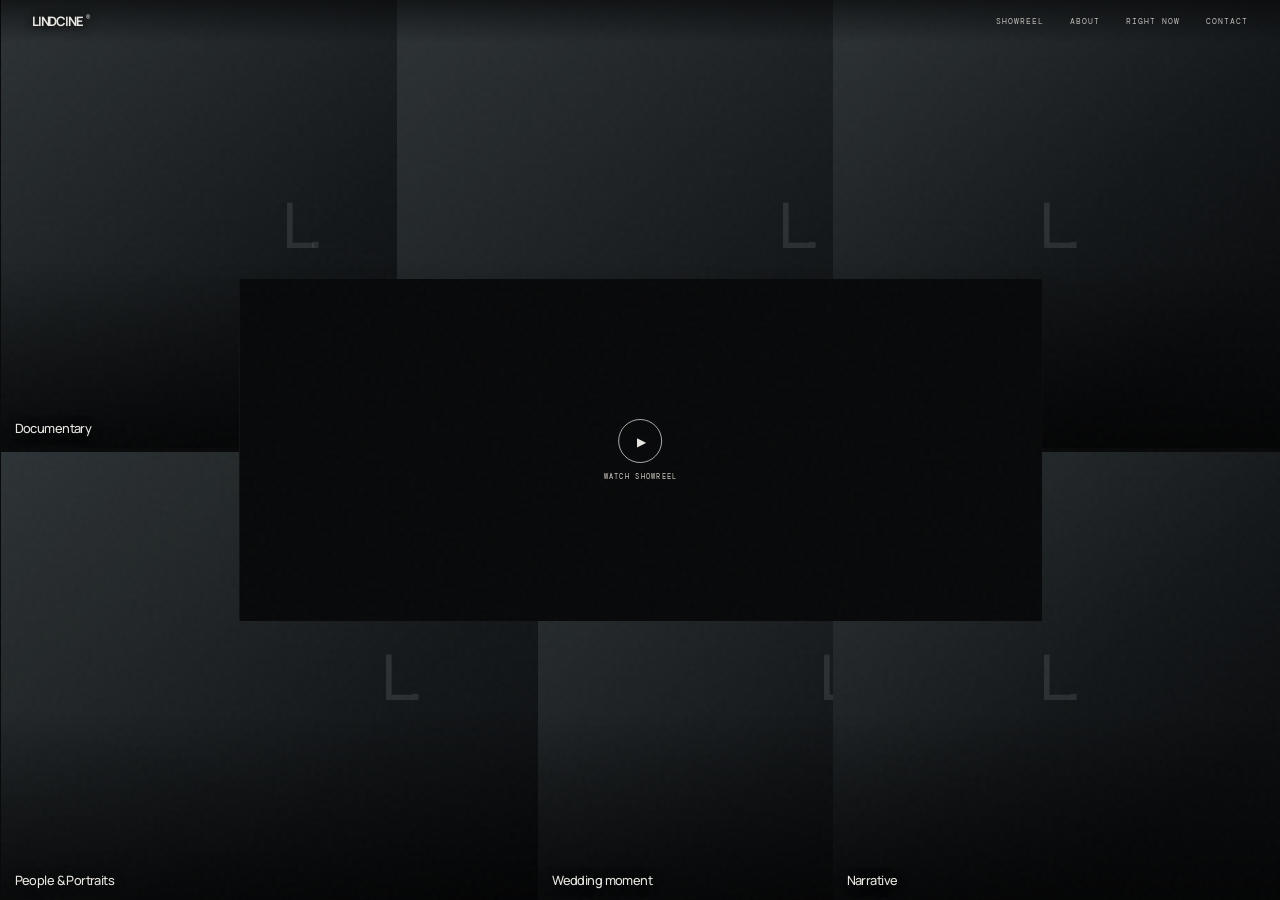
==== index.html @ 0f1792a6 "Add files via upload" ====
<!doctype html>
<html lang="en">
<head>
  <meta charset="utf-8">
  <meta name="viewport" content="width=device-width, initial-scale=1">
  <meta name="description" content="Lucas Lindgren — cinematographer and filmmaker based in Stockholm, Sweden.">
  <meta name="theme-color" content="#08090a">
  <title>LINDCINE — Lucas Lindgren</title>
  <link rel="preconnect" href="https://fonts.googleapis.com">
  <link rel="preconnect" href="https://fonts.gstatic.com" crossorigin>
  <link href="https://fonts.googleapis.com/css2?family=DM+Mono:wght@400;500&family=Manrope:wght@400;500;600;700&display=swap" rel="stylesheet">
  <link rel="stylesheet" href="style.css">
</head>
<body>
  <header class="site-header">
    <a class="wordmark" href="#work" data-go="showreel">LINDCINE<span>®</span></a>
    <nav class="main-nav" aria-label="Main navigation">
      <button data-go="showreel">SHOWREEL</button>
      <button data-go="about">ABOUT</button>
      <button data-go="rightnow">RIGHT NOW</button>
      <button data-go="contact">CONTACT</button>
    </nav>
  </header>

  <main id="work" class="world-viewport" aria-label="LINDCINE visual portfolio">
    <div id="worldTrack" class="world-track"></div>
  </main>
  <div class="grain" aria-hidden="true"></div>
  <div id="hoverNote" class="hover-note" aria-live="polite"><span></span><p></p></div>
  <script src="script.js"></script>
</body>
</html>
---- style.css ----
:root{
  --bg:#08090a;--fg:#e9e7e2;--muted:#9a9a94;--line:rgba(235,233,226,.15);
  --accent:#b7a17e;--mono:"DM Mono",monospace;--sans:"Manrope",Arial,sans-serif;
  --gap:4px;--half:50svh;--full:100svh;
}
*{box-sizing:border-box}
html,body{width:100%;height:100%;margin:0;overflow:hidden;background:var(--bg);color:var(--fg);font-family:var(--sans);-webkit-font-smoothing:antialiased}
button,a{font:inherit;color:inherit}
a{text-decoration:none}
.site-header{position:fixed;z-index:50;left:0;right:0;top:0;height:42px;padding:0 2.5vw;display:flex;align-items:center;justify-content:space-between;pointer-events:none;background:linear-gradient(180deg,rgba(5,6,7,.62),transparent)}
.wordmark,.main-nav{pointer-events:auto}
.wordmark{font-size:13px;font-weight:700;letter-spacing:-.09em;text-shadow:0 1px 10px #000}
.wordmark span{font:7px var(--mono);vertical-align:top;margin-left:3px;letter-spacing:0}
.main-nav{display:flex;align-items:center;gap:clamp(18px,2vw,34px)}
.main-nav button{border:0;background:none;padding:8px 0;font:8px var(--mono);letter-spacing:.13em;color:rgba(235,233,226,.78);cursor:pointer;transition:color .2s}
.main-nav button:hover{color:var(--accent)}
.world-viewport{position:fixed;inset:0;width:100vw;height:100svh;overflow-x:auto;overflow-y:hidden;overscroll-behavior-x:contain;scrollbar-width:none;touch-action:pan-x pan-y;cursor:grab;outline:none}
.world-viewport::-webkit-scrollbar{display:none}
.world-viewport.is-dragging{cursor:grabbing}
.world-track{height:100svh;width:max-content;display:flex;gap:var(--gap);align-items:stretch;padding:0;will-change:scroll-position}
.world-run{height:100svh;flex:0 0 auto;width:max-content;display:grid;grid-auto-flow:column;grid-template-rows:repeat(2,50svh);grid-auto-columns:max-content;grid-auto-rows:50svh;gap:var(--gap);align-items:stretch;}
.tile{position:relative;display:block;flex:none;min-width:0;min-height:0;margin:0;padding:0;overflow:hidden;border:0;border-radius:0;background:#171a1c;isolation:isolate;cursor:pointer;color:var(--fg)}
.tile-media{position:absolute;inset:0;overflow:hidden;background:linear-gradient(140deg,#242a2d,#0c0e10 78%)}
.tile-media::after{content:"";position:absolute;inset:0;background:linear-gradient(0deg,rgba(0,0,0,.68),transparent 42%),linear-gradient(135deg,rgba(255,255,255,.045),transparent 55%);pointer-events:none}
.tile-media img,.tile-media video{position:absolute;inset:0;width:100%;height:100%;display:block;object-fit:cover;transition:transform .8s cubic-bezier(.2,.7,.2,1),opacity .35s}
.tile-media video{opacity:0}
.tile:hover .tile-media img{transform:scale(1.035)}
.tile.is-playing .tile-media video{opacity:1}
.tile-placeholder{position:absolute;inset:0;display:grid;place-items:center;color:rgba(255,255,255,.1);font-size:clamp(40px,7vh,84px);font-weight:500;letter-spacing:-.12em}
.tile-meta{position:absolute;z-index:2;left:14px;right:14px;bottom:12px;display:flex;align-items:flex-end;justify-content:space-between;gap:12px;text-shadow:0 1px 12px #000}
.tile-title{font-size:clamp(11px,1vw,15px);font-weight:500;letter-spacing:-.045em;line-height:1.2}
.tile-sub{margin-top:5px;color:rgba(255,255,255,.58);font:7px var(--mono);letter-spacing:.11em;text-transform:uppercase}
.tile-ratio-1{grid-row:span 1;width:calc(50svh - 2px);height:calc(50svh - 2px)}
.tile-ratio-4-3{grid-row:span 1;width:calc((50svh - 2px)*1.333333);height:calc(50svh - 2px)}
.tile-ratio-16-9{grid-row:span 1;width:calc((50svh - 2px)*1.777778);height:calc(50svh - 2px)}
.tile-ratio-235{grid-row:span 1;width:calc((50svh - 2px)*2.35);height:calc(50svh - 2px)}
.tile-tall{grid-row:span 2;width:calc((100svh - 4px)*.75);height:calc(100svh - 4px)}
.tile-showreel{position:absolute;z-index:10;left:50%;top:50%;width:min(70vw,89.3svh);height:min(29.8vw,38svh);aspect-ratio:2.35/1;transform:translate(-50%,-50%);background:#08090a;outline:1px solid rgba(255,255,255,.17);outline-offset:-1px;transition:none!important}
.tile-showreel:hover,.tile-showreel.is-playing,.tile-showreel.is-full{transform:translate(-50%,-50%)!important;filter:none!important}
.tile-showreel .tile-media{background:#08090a}
.tile-showreel .tile-media::after{background:none}
.tile-showreel .tile-placeholder{display:none}
.reel-frame{position:absolute;z-index:4;inset:0;width:100%;height:100%;display:block;border:0;margin:0;padding:0;opacity:0;pointer-events:none;background:transparent}
.tile-showreel.is-playing .reel-frame{opacity:1}
.tile-showreel.is-full .reel-frame{pointer-events:auto}
.reel-invite{position:absolute;z-index:6;inset:0;display:flex;flex-direction:column;align-items:center;justify-content:center;gap:9px;pointer-events:none;transition:opacity .25s}
.reel-play{width:44px;height:44px;border:1px solid rgba(255,255,255,.65);border-radius:50%;display:grid;place-items:center;font-size:12px;padding-left:2px}
.reel-label{font:7px var(--mono);letter-spacing:.18em;color:#d6d2c8}
.tile-showreel.is-playing .reel-invite{opacity:0}
/* Showreel composition: image tiles fill the top and bottom bands around the reel. */
.showreel-island{position:relative;grid-row:span 2;width:100vw;height:100svh;overflow:hidden}
.showreel-island .reel-top-a{position:absolute;left:0;top:0;width:calc((50svh - 2px)*1.333333);height:calc(50svh - 2px)}
.showreel-island .reel-top-b{position:absolute;left:31%;top:0;width:calc((50svh - 2px)*1.777778);height:calc(50svh - 2px)}
.showreel-island .reel-top-c{position:absolute;right:0;top:0;width:calc(50svh - 2px);height:calc(50svh - 2px)}
.showreel-island .reel-bottom-a{position:absolute;left:0;bottom:0;width:calc((50svh - 2px)*1.777778);height:calc(50svh - 2px)}
.showreel-island .reel-bottom-b{position:absolute;left:42%;bottom:0;width:calc((50svh - 2px)*1.333333);height:calc(50svh - 2px)}
.showreel-island .reel-bottom-c{position:absolute;right:0;bottom:0;width:calc(50svh - 2px);height:calc(50svh - 2px)}
/* Info islands use a text shape and three image pieces, not a conventional card. */
.info-island{position:relative;grid-row:span 2;width:clamp(900px,112vw,1550px);height:100svh;overflow:hidden;margin:0 22px}
.info-piece{position:absolute;overflow:hidden}
.info-copy{z-index:3;display:flex;flex-direction:column;justify-content:center;padding:clamp(28px,4vw,68px);background:linear-gradient(120deg,rgba(10,12,13,.96),rgba(12,14,15,.82) 68%,rgba(12,14,15,.55));box-shadow:inset 0 0 0 1px rgba(255,255,255,.07)}
.info-copy::before{content:"";position:absolute;inset:0;z-index:-1;background:radial-gradient(ellipse at 20% 22%,rgba(110,122,125,.22),transparent 66%)}
.info-copy h1,.info-copy h2{margin:12px 0 22px;font-size:clamp(54px,6vw,98px);line-height:.86;letter-spacing:-.095em;font-weight:500}
.info-copy h1 span,.info-copy h2 span{color:var(--accent)}
.kicker{font:7px var(--mono);letter-spacing:.18em;color:var(--accent)}
.info-lead{max-width:430px;font-size:clamp(15px,1.2vw,20px);line-height:1.48;letter-spacing:-.035em;margin:0 0 14px}
.info-body{max-width:430px;color:#aeadab;font-size:clamp(10px,.78vw,13px);line-height:1.8}
.info-body p{margin:0 0 12px}
.about-island .info-copy{left:4%;top:18%;width:56%;height:64%;clip-path:polygon(0 0,100% 0,100% 84%,91% 84%,91% 100%,0 100%)}
.about-island .piece-a{right:0;top:0;width:42%;height:50%}
.about-island .piece-b{right:0;bottom:0;width:34%;height:50%}
.about-island .piece-c{left:0;bottom:0;width:25%;height:25%}
.rightnow-island .info-copy{left:34%;top:17%;width:62%;height:66%;clip-path:polygon(0 0,100% 0,100% 100%,12% 100%,12% 88%,0 88%)}
.rightnow-island .piece-a{left:0;top:0;width:31%;height:50%}
.rightnow-island .piece-b{left:0;bottom:0;width:31%;height:50%}
.rightnow-island .piece-c{right:0;top:0;width:25%;height:25%}
.current-work{max-width:470px;border-left:1px solid rgba(255,255,255,.18);padding-left:16px;margin-top:10px}
.current-work h3{font-size:clamp(24px,2.8vw,42px);font-weight:500;letter-spacing:-.07em;margin:8px 0}
.current-work p{color:#aaa;font-size:11px;line-height:1.7;margin:0 0 10px}
.current-meta{font:6px var(--mono);letter-spacing:.13em;color:#888}
.contact-island .info-copy{left:4%;top:18%;width:59%;height:64%;clip-path:polygon(0 0,90% 0,90% 12%,100% 12%,100% 100%,0 100%)}
.contact-island .piece-a{right:0;top:0;width:42%;height:50%}
.contact-island .piece-b{right:0;bottom:0;width:34%;height:50%}
.contact-island .piece-c{left:0;top:0;width:24%;height:25%}
.contact-email{display:inline-block;margin-top:8px;font-size:clamp(19px,2.4vw,38px);letter-spacing:-.07em;overflow-wrap:anywhere}
.contact-email span{color:var(--accent);font-size:.55em;vertical-align:top}
.contact-location{margin-top:18px;font:6px var(--mono);letter-spacing:.14em;color:#888}
.hover-note{position:fixed;z-index:45;left:3vw;bottom:5vh;max-width:min(380px,45vw);opacity:0;transform:translateY(8px);transition:opacity .35s,transform .35s;pointer-events:none;text-shadow:0 1px 12px #000}
.hover-note.visible{opacity:1;transform:none}
.hover-note span{font:7px var(--mono);letter-spacing:.16em;color:var(--accent)}
.hover-note p{font-size:clamp(13px,1.2vw,18px);line-height:1.35;margin:7px 0 0}
.grain{position:fixed;z-index:40;inset:0;pointer-events:none;opacity:.1;background-image:url("data:image/svg+xml,%3Csvg viewBox='0 0 180 180' xmlns='http://www.w3.org/2000/svg'%3E%3Cfilter id='n'%3E%3CfeTurbulence type='fractalNoise' baseFrequency='.9' numOctaves='3' stitchTiles='stitch'/%3E%3C/filter%3E%3Crect width='100%25' height='100%25' filter='url(%23n)' opacity='.22'/%3E%3C/svg%3E")}
@media(max-width:760px){
 .site-header{height:48px;padding:0 16px}.main-nav{gap:12px}.main-nav button{font-size:7px;letter-spacing:.08em}
 .tile-ratio-1{width:calc(50svh - 2px)}.tile-ratio-4-3{width:calc((50svh - 2px)*1.333333)}.tile-ratio-16-9{width:calc((50svh - 2px)*1.777778)}.tile-ratio-235{width:calc((50svh - 2px)*2.35)}
 .showreel-island{width:100vw}.showreel-island .reel-top-a{width:calc((50svh - 2px)*1.333333)}.showreel-island .reel-top-b{width:calc((50svh - 2px)*1.777778)}.showreel-island .reel-top-c{width:calc(50svh - 2px)}.showreel-island .reel-bottom-a{width:calc((50svh - 2px)*1.777778)}.showreel-island .reel-bottom-b{width:calc((50svh - 2px)*1.333333)}.showreel-island .reel-bottom-c{width:calc(50svh - 2px)}
 .tile-showreel{width:min(88vw,70.5svh);height:min(37.45vw,30svh)}
 .info-island{width:145vw;margin:0 8px}.info-copy{padding:22px}.info-copy h1,.info-copy h2{font-size:clamp(40px,10vw,64px)}.info-lead{font-size:14px}.info-body{font-size:10px}
 .about-island .info-copy{left:3%;top:22%;width:67%;height:56%}.rightnow-island .info-copy{left:27%;top:22%;width:70%;height:56%}.contact-island .info-copy{left:3%;top:22%;width:68%;height:56%}
 .hover-note{left:16px;bottom:22px;max-width:70vw}
}
@media(prefers-reduced-motion:reduce){*,*::before,*::after{transition:none!important;scroll-behavior:auto!important}}

.tile-showreel,.tile-showreel:hover,.tile-showreel.is-active,.tile-showreel.is-playing,.tile-showreel.is-full{transform:translate(-50%,-50%)!important;transition:none!important}
.tile-showreel .reel-frame{object-fit:fill}
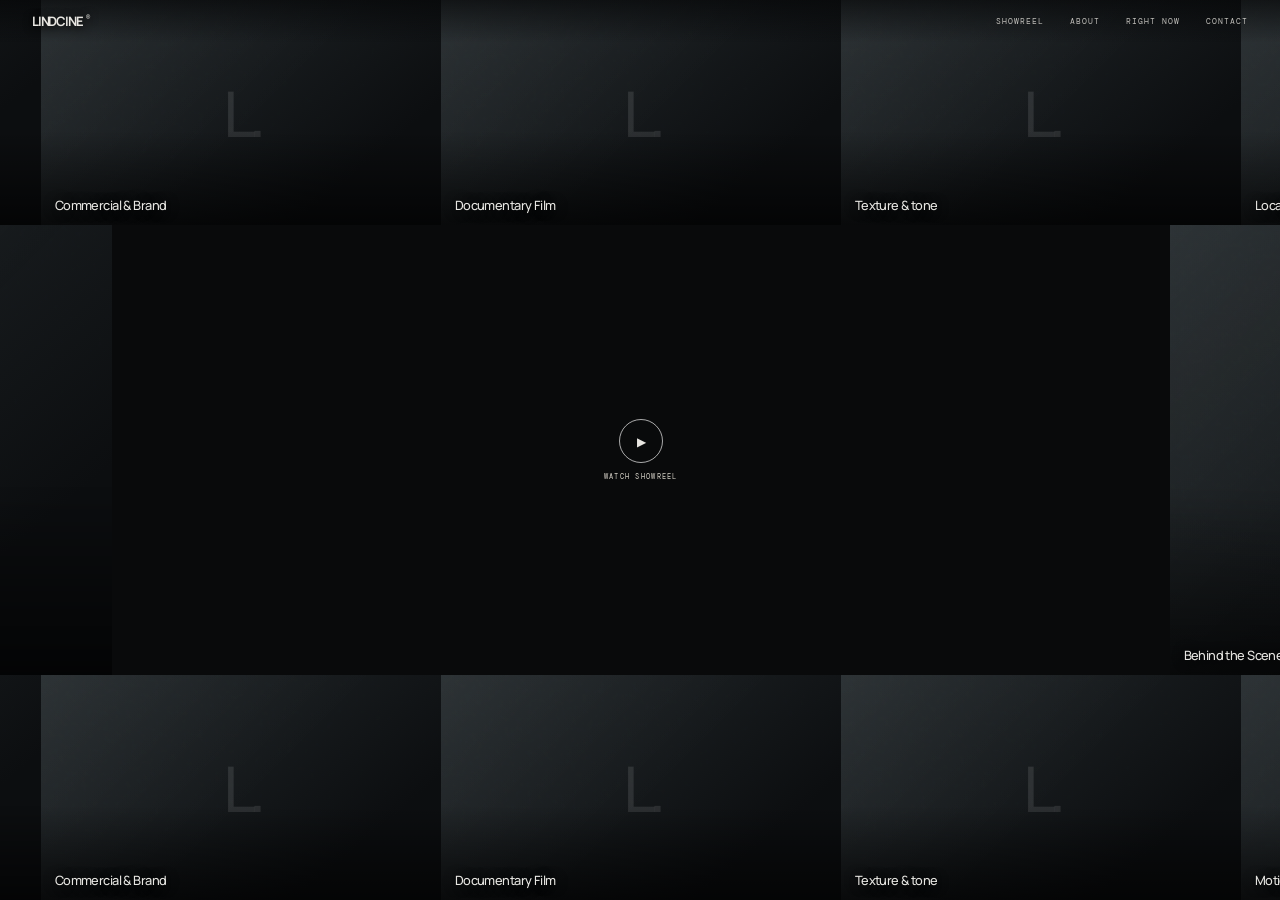
==== commit 33b0d6d6: "Add files via upload" ====
--- a/index.html
+++ b/index.html
@@ -21,7 +21,6 @@
       <button data-go="contact">CONTACT</button>
     </nav>
   </header>
-
   <main id="work" class="world-viewport" aria-label="LINDCINE visual portfolio">
     <div id="worldTrack" class="world-track"></div>
   </main>
--- a/style.css
+++ b/style.css
@@ -1,105 +1,164 @@
+@import url('https://fonts.googleapis.com/css2?family=DM+Mono:wght@400;500&family=Manrope:wght@400;500;600;700&display=swap');
+
 :root{
-  --bg:#08090a;--fg:#e9e7e2;--muted:#9a9a94;--line:rgba(235,233,226,.15);
-  --accent:#b7a17e;--mono:"DM Mono",monospace;--sans:"Manrope",Arial,sans-serif;
-  --gap:4px;--half:50svh;--full:100svh;
+  --bg:#08090a;
+  --fg:#e9e7e2;
+  --muted:#a5a39e;
+  --accent:#b7a17e;
+  --mono:"DM Mono",monospace;
+  --sans:"Manrope",Arial,sans-serif;
+  --row:25svh;
+  --gap:0px;
 }
 *{box-sizing:border-box}
-html,body{width:100%;height:100%;margin:0;overflow:hidden;background:var(--bg);color:var(--fg);font-family:var(--sans);-webkit-font-smoothing:antialiased}
-button,a{font:inherit;color:inherit}
-a{text-decoration:none}
-.site-header{position:fixed;z-index:50;left:0;right:0;top:0;height:42px;padding:0 2.5vw;display:flex;align-items:center;justify-content:space-between;pointer-events:none;background:linear-gradient(180deg,rgba(5,6,7,.62),transparent)}
+html,body{
+  width:100%;height:100%;margin:0;overflow:hidden;
+  background:var(--bg);color:var(--fg);
+  font-family:var(--sans);-webkit-font-smoothing:antialiased;
+}
+a{color:inherit;text-decoration:none}
+button{font:inherit;color:inherit}
+.site-header{
+  position:fixed;z-index:50;left:0;right:0;top:0;height:42px;
+  padding:0 2.5vw;display:flex;align-items:center;justify-content:space-between;
+  pointer-events:none;background:linear-gradient(180deg,rgba(5,6,7,.66),transparent);
+}
 .wordmark,.main-nav{pointer-events:auto}
 .wordmark{font-size:13px;font-weight:700;letter-spacing:-.09em;text-shadow:0 1px 10px #000}
 .wordmark span{font:7px var(--mono);vertical-align:top;margin-left:3px;letter-spacing:0}
 .main-nav{display:flex;align-items:center;gap:clamp(18px,2vw,34px)}
-.main-nav button{border:0;background:none;padding:8px 0;font:8px var(--mono);letter-spacing:.13em;color:rgba(235,233,226,.78);cursor:pointer;transition:color .2s}
+.main-nav button{
+  border:0;background:none;padding:8px 0;cursor:pointer;
+  font:8px var(--mono);letter-spacing:.13em;color:rgba(235,233,226,.8);
+  transition:color .2s;
+}
 .main-nav button:hover{color:var(--accent)}
-.world-viewport{position:fixed;inset:0;width:100vw;height:100svh;overflow-x:auto;overflow-y:hidden;overscroll-behavior-x:contain;scrollbar-width:none;touch-action:pan-x pan-y;cursor:grab;outline:none}
+.world-viewport{
+  position:fixed;inset:0;width:100vw;height:100svh;overflow-x:auto;overflow-y:hidden;
+  overscroll-behavior-x:contain;scrollbar-width:none;touch-action:pan-x pan-y;
+  cursor:grab;outline:none;
+}
 .world-viewport::-webkit-scrollbar{display:none}
 .world-viewport.is-dragging{cursor:grabbing}
-.world-track{height:100svh;width:max-content;display:flex;gap:var(--gap);align-items:stretch;padding:0;will-change:scroll-position}
-.world-run{height:100svh;flex:0 0 auto;width:max-content;display:grid;grid-auto-flow:column;grid-template-rows:repeat(2,50svh);grid-auto-columns:max-content;grid-auto-rows:50svh;gap:var(--gap);align-items:stretch;}
-.tile{position:relative;display:block;flex:none;min-width:0;min-height:0;margin:0;padding:0;overflow:hidden;border:0;border-radius:0;background:#171a1c;isolation:isolate;cursor:pointer;color:var(--fg)}
+.world-track{height:100svh;width:max-content;display:flex;gap:0;align-items:stretch;padding:0;will-change:scroll-position}
+.world-run{height:100svh;flex:0 0 auto;display:flex;gap:0;align-items:stretch;width:max-content}
+.showreel-island,.info-island,.project-wall{height:100svh;flex:0 0 auto;width:250.833333svh;display:flex;flex-direction:column;gap:0;margin:0;padding:0;overflow:hidden}
+.mosaic-row{height:25svh;flex:0 0 25svh;display:flex;flex-direction:row;gap:0;width:250.833333svh;overflow:hidden}
+.tile{
+  position:relative;display:block;flex:0 0 auto;height:25svh;min-width:0;min-height:0;
+  margin:0;padding:0;overflow:hidden;border:0;border-radius:0;background:#171a1c;
+  isolation:isolate;cursor:pointer;color:var(--fg);
+}
+.ratio-1{width:25svh}
+.ratio-4-3{width:33.333333svh}
+.ratio-16-9{width:44.444444svh}
+.ratio-2-35{width:58.75svh}
 .tile-media{position:absolute;inset:0;overflow:hidden;background:linear-gradient(140deg,#242a2d,#0c0e10 78%)}
-.tile-media::after{content:"";position:absolute;inset:0;background:linear-gradient(0deg,rgba(0,0,0,.68),transparent 42%),linear-gradient(135deg,rgba(255,255,255,.045),transparent 55%);pointer-events:none}
-.tile-media img,.tile-media video{position:absolute;inset:0;width:100%;height:100%;display:block;object-fit:cover;transition:transform .8s cubic-bezier(.2,.7,.2,1),opacity .35s}
+.tile-media::after{
+  content:"";position:absolute;inset:0;pointer-events:none;
+  background:linear-gradient(0deg,rgba(0,0,0,.68),transparent 42%),linear-gradient(135deg,rgba(255,255,255,.045),transparent 55%);
+}
+.tile-media img,.tile-media video{
+  position:absolute;inset:0;width:100%;height:100%;display:block;object-fit:cover;
+  transition:transform .7s cubic-bezier(.2,.7,.2,1),opacity .25s;
+}
 .tile-media video{opacity:0}
-.tile:hover .tile-media img{transform:scale(1.035)}
-.tile.is-playing .tile-media video{opacity:1}
-.tile-placeholder{position:absolute;inset:0;display:grid;place-items:center;color:rgba(255,255,255,.1);font-size:clamp(40px,7vh,84px);font-weight:500;letter-spacing:-.12em}
-.tile-meta{position:absolute;z-index:2;left:14px;right:14px;bottom:12px;display:flex;align-items:flex-end;justify-content:space-between;gap:12px;text-shadow:0 1px 12px #000}
-.tile-title{font-size:clamp(11px,1vw,15px);font-weight:500;letter-spacing:-.045em;line-height:1.2}
-.tile-sub{margin-top:5px;color:rgba(255,255,255,.58);font:7px var(--mono);letter-spacing:.11em;text-transform:uppercase}
-.tile-ratio-1{grid-row:span 1;width:calc(50svh - 2px);height:calc(50svh - 2px)}
-.tile-ratio-4-3{grid-row:span 1;width:calc((50svh - 2px)*1.333333);height:calc(50svh - 2px)}
-.tile-ratio-16-9{grid-row:span 1;width:calc((50svh - 2px)*1.777778);height:calc(50svh - 2px)}
-.tile-ratio-235{grid-row:span 1;width:calc((50svh - 2px)*2.35);height:calc(50svh - 2px)}
-.tile-tall{grid-row:span 2;width:calc((100svh - 4px)*.75);height:calc(100svh - 4px)}
-.tile-showreel{position:absolute;z-index:10;left:50%;top:50%;width:min(70vw,89.3svh);height:min(29.8vw,38svh);aspect-ratio:2.35/1;transform:translate(-50%,-50%);background:#08090a;outline:1px solid rgba(255,255,255,.17);outline-offset:-1px;transition:none!important}
-.tile-showreel:hover,.tile-showreel.is-playing,.tile-showreel.is-full{transform:translate(-50%,-50%)!important;filter:none!important}
-.tile-showreel .tile-media{background:#08090a}
-.tile-showreel .tile-media::after{background:none}
-.tile-showreel .tile-placeholder{display:none}
-.reel-frame{position:absolute;z-index:4;inset:0;width:100%;height:100%;display:block;border:0;margin:0;padding:0;opacity:0;pointer-events:none;background:transparent}
-.tile-showreel.is-playing .reel-frame{opacity:1}
-.tile-showreel.is-full .reel-frame{pointer-events:auto}
-.reel-invite{position:absolute;z-index:6;inset:0;display:flex;flex-direction:column;align-items:center;justify-content:center;gap:9px;pointer-events:none;transition:opacity .25s}
-.reel-play{width:44px;height:44px;border:1px solid rgba(255,255,255,.65);border-radius:50%;display:grid;place-items:center;font-size:12px;padding-left:2px}
+.tile:hover .tile-media img{transform:scale(1.025)}
+.tile.is-active .tile-media video{opacity:1}
+.placeholder-mark{
+  position:absolute;inset:0;display:grid;place-items:center;
+  color:rgba(255,255,255,.105);font-size:clamp(40px,7vh,84px);font-weight:500;letter-spacing:-.12em;
+}
+.tile-meta{
+  position:absolute;z-index:2;left:14px;right:14px;bottom:12px;
+  color:rgba(245,244,240,.94);font-size:clamp(11px,1vw,15px);font-weight:500;
+  letter-spacing:-.045em;line-height:1.2;text-shadow:0 1px 12px #000;
+}
+.tile:hover{filter:brightness(1.04)}
+body.has-active .tile:not(.is-active){filter:brightness(.58)}
+body.has-active .tile.is-active{filter:brightness(1)}
+/* Reel: the middle strip is exactly 4:3 + 2.35:1 + 4:3 at 50vh high. */
+.reel-middle{height:50svh;flex:0 0 50svh;width:250.833333svh;display:flex;gap:0;overflow:hidden}
+.tile-tall{height:50svh;width:66.666667svh;flex:0 0 66.666667svh}
+.reel-tile{
+  position:relative;z-index:2;flex:0 0 117.5svh;width:117.5svh;height:50svh;
+  aspect-ratio:2.35/1;overflow:hidden;background:#090a0b;cursor:pointer;
+}
+.reel-tile:hover,.reel-tile.is-active,.reel-tile.is-playing,.reel-tile.is-full{transform:none!important}
+.reel-frame{
+  position:absolute;z-index:4;inset:0;width:100%;height:100%;display:block;
+  border:0;margin:0;padding:0;background:transparent;opacity:0;pointer-events:none;
+}
+.reel-tile.is-playing .reel-frame{opacity:1}
+.reel-tile.is-full .reel-frame{pointer-events:auto}
+.reel-invite{
+  position:absolute;z-index:6;inset:0;display:flex;flex-direction:column;
+  align-items:center;justify-content:center;gap:9px;pointer-events:none;transition:opacity .2s;
+}
+.reel-play{
+  width:44px;height:44px;border:1px solid rgba(255,255,255,.65);border-radius:50%;
+  display:grid;place-items:center;font-size:12px;padding-left:2px;
+}
 .reel-label{font:7px var(--mono);letter-spacing:.18em;color:#d6d2c8}
-.tile-showreel.is-playing .reel-invite{opacity:0}
-/* Showreel composition: image tiles fill the top and bottom bands around the reel. */
-.showreel-island{position:relative;grid-row:span 2;width:100vw;height:100svh;overflow:hidden}
-.showreel-island .reel-top-a{position:absolute;left:0;top:0;width:calc((50svh - 2px)*1.333333);height:calc(50svh - 2px)}
-.showreel-island .reel-top-b{position:absolute;left:31%;top:0;width:calc((50svh - 2px)*1.777778);height:calc(50svh - 2px)}
-.showreel-island .reel-top-c{position:absolute;right:0;top:0;width:calc(50svh - 2px);height:calc(50svh - 2px)}
-.showreel-island .reel-bottom-a{position:absolute;left:0;bottom:0;width:calc((50svh - 2px)*1.777778);height:calc(50svh - 2px)}
-.showreel-island .reel-bottom-b{position:absolute;left:42%;bottom:0;width:calc((50svh - 2px)*1.333333);height:calc(50svh - 2px)}
-.showreel-island .reel-bottom-c{position:absolute;right:0;bottom:0;width:calc(50svh - 2px);height:calc(50svh - 2px)}
-/* Info islands use a text shape and three image pieces, not a conventional card. */
-.info-island{position:relative;grid-row:span 2;width:clamp(900px,112vw,1550px);height:100svh;overflow:hidden;margin:0 22px}
-.info-piece{position:absolute;overflow:hidden}
-.info-copy{z-index:3;display:flex;flex-direction:column;justify-content:center;padding:clamp(28px,4vw,68px);background:linear-gradient(120deg,rgba(10,12,13,.96),rgba(12,14,15,.82) 68%,rgba(12,14,15,.55));box-shadow:inset 0 0 0 1px rgba(255,255,255,.07)}
-.info-copy::before{content:"";position:absolute;inset:0;z-index:-1;background:radial-gradient(ellipse at 20% 22%,rgba(110,122,125,.22),transparent 66%)}
-.info-copy h1,.info-copy h2{margin:12px 0 22px;font-size:clamp(54px,6vw,98px);line-height:.86;letter-spacing:-.095em;font-weight:500}
+.reel-tile.is-playing .reel-invite{opacity:0}
+/* About / Right Now / Contact: 25vh image bands sandwich a 50vh middle.
+   The copy is a reserved hole in the mosaic, not a card layered over thumbnails. */
+.info-middle{height:50svh;flex:0 0 50svh;width:250.833333svh;display:flex;gap:0;overflow:hidden}
+.info-side{height:50svh;width:66.666667svh;flex:0 0 66.666667svh}
+.info-copy{
+  position:relative;z-index:1;flex:0 0 117.5svh;width:117.5svh;height:50svh;
+  padding:clamp(28px,3.4vw,62px);display:flex;flex-direction:column;justify-content:center;
+  overflow:hidden;background:
+    radial-gradient(ellipse at 18% 22%,rgba(116,126,126,.20),transparent 60%),
+    linear-gradient(120deg,#15191b 0%,#0d1012 76%,#111416 100%);
+}
+.info-copy::after{
+  content:"";position:absolute;inset:0;pointer-events:none;opacity:.4;
+  background:linear-gradient(135deg,rgba(255,255,255,.035),transparent 50%);
+}
+.about-island .info-copy{clip-path:polygon(0 0,100% 0,100% 82%,94% 82%,94% 100%,0 100%)}
+.rightnow-island .info-copy{clip-path:polygon(0 0,94% 0,94% 12%,100% 12%,100% 100%,0 100%)}
+.contact-island .info-copy{clip-path:polygon(0 0,100% 0,100% 100%,7% 100%,7% 88%,0 88%)}
+.kicker{font:7px var(--mono);letter-spacing:.18em;color:var(--accent)}
+.info-copy h1,.info-copy h2{
+  position:relative;margin:12px 0 20px;font-size:clamp(52px,5.8vw,94px);
+  line-height:.86;letter-spacing:-.095em;font-weight:500;
+}
 .info-copy h1 span,.info-copy h2 span{color:var(--accent)}
-.kicker{font:7px var(--mono);letter-spacing:.18em;color:var(--accent)}
-.info-lead{max-width:430px;font-size:clamp(15px,1.2vw,20px);line-height:1.48;letter-spacing:-.035em;margin:0 0 14px}
-.info-body{max-width:430px;color:#aeadab;font-size:clamp(10px,.78vw,13px);line-height:1.8}
-.info-body p{margin:0 0 12px}
-.about-island .info-copy{left:4%;top:18%;width:56%;height:64%;clip-path:polygon(0 0,100% 0,100% 84%,91% 84%,91% 100%,0 100%)}
-.about-island .piece-a{right:0;top:0;width:42%;height:50%}
-.about-island .piece-b{right:0;bottom:0;width:34%;height:50%}
-.about-island .piece-c{left:0;bottom:0;width:25%;height:25%}
-.rightnow-island .info-copy{left:34%;top:17%;width:62%;height:66%;clip-path:polygon(0 0,100% 0,100% 100%,12% 100%,12% 88%,0 88%)}
-.rightnow-island .piece-a{left:0;top:0;width:31%;height:50%}
-.rightnow-island .piece-b{left:0;bottom:0;width:31%;height:50%}
-.rightnow-island .piece-c{right:0;top:0;width:25%;height:25%}
-.current-work{max-width:470px;border-left:1px solid rgba(255,255,255,.18);padding-left:16px;margin-top:10px}
-.current-work h3{font-size:clamp(24px,2.8vw,42px);font-weight:500;letter-spacing:-.07em;margin:8px 0}
-.current-work p{color:#aaa;font-size:11px;line-height:1.7;margin:0 0 10px}
-.current-meta{font:6px var(--mono);letter-spacing:.13em;color:#888}
-.contact-island .info-copy{left:4%;top:18%;width:59%;height:64%;clip-path:polygon(0 0,90% 0,90% 12%,100% 12%,100% 100%,0 100%)}
-.contact-island .piece-a{right:0;top:0;width:42%;height:50%}
-.contact-island .piece-b{right:0;bottom:0;width:34%;height:50%}
-.contact-island .piece-c{left:0;top:0;width:24%;height:25%}
-.contact-email{display:inline-block;margin-top:8px;font-size:clamp(19px,2.4vw,38px);letter-spacing:-.07em;overflow-wrap:anywhere}
-.contact-email span{color:var(--accent);font-size:.55em;vertical-align:top}
-.contact-location{margin-top:18px;font:6px var(--mono);letter-spacing:.14em;color:#888}
-.hover-note{position:fixed;z-index:45;left:3vw;bottom:5vh;max-width:min(380px,45vw);opacity:0;transform:translateY(8px);transition:opacity .35s,transform .35s;pointer-events:none;text-shadow:0 1px 12px #000}
-.hover-note.visible{opacity:1;transform:none}
-.hover-note span{font:7px var(--mono);letter-spacing:.16em;color:var(--accent)}
-.hover-note p{font-size:clamp(13px,1.2vw,18px);line-height:1.35;margin:7px 0 0}
-.grain{position:fixed;z-index:40;inset:0;pointer-events:none;opacity:.1;background-image:url("data:image/svg+xml,%3Csvg viewBox='0 0 180 180' xmlns='http://www.w3.org/2000/svg'%3E%3Cfilter id='n'%3E%3CfeTurbulence type='fractalNoise' baseFrequency='.9' numOctaves='3' stitchTiles='stitch'/%3E%3C/filter%3E%3Crect width='100%25' height='100%25' filter='url(%23n)' opacity='.22'/%3E%3C/svg%3E")}
+.info-lead{position:relative;max-width:70svh;font-size:clamp(15px,1.15vw,20px);line-height:1.45;letter-spacing:-.035em;margin:0 0 12px}
+.info-body{position:relative;max-width:76svh;color:#b0afaa;font-size:clamp(10px,.76vw,13px);line-height:1.7}
+.info-body p{margin:0 0 9px}
+.current-work{position:relative;max-width:78svh;margin-top:3px}
+.current-work h3{font-size:clamp(24px,2.5vw,40px);font-weight:500;letter-spacing:-.07em;margin:10px 0}
+.current-work p{max-width:70svh;color:#b0afaa;font-size:clamp(11px,.78vw,13px);line-height:1.7;margin:0 0 12px}
+.current-meta,.contact-location{font:7px var(--mono);letter-spacing:.15em;color:#8e8b82}
+.contact-email{position:relative;display:inline-block;margin-top:8px;font-size:clamp(20px,2.15vw,35px);letter-spacing:-.065em;overflow-wrap:anywhere}
+.contact-email span{font:14px var(--mono);color:var(--accent);vertical-align:top}
+.contact-location{position:relative;margin-top:18px}
+/* No tile can overlap another: every row is a flex line with zero gap. */
+.project-wall .mosaic-row:nth-child(odd) .tile:nth-child(1){ }
+.grain{
+  position:fixed;z-index:40;inset:0;pointer-events:none;opacity:.12;mix-blend-mode:soft-light;
+  background-image:url("data:image/svg+xml,%3Csvg viewBox='0 0 180 180' xmlns='http://www.w3.org/2000/svg'%3E%3Cfilter id='n'%3E%3CfeTurbulence type='fractalNoise' baseFrequency='.9' numOctaves='3' stitchTiles='stitch'/%3E%3C/filter%3E%3Crect width='100%25' height='100%25' filter='url(%23n)' opacity='.2'/%3E%3C/svg%3E");
+}
+.hover-note{
+  position:fixed;z-index:45;left:3vw;bottom:4vh;max-width:min(420px,42vw);
+  opacity:0;transform:translateY(8px);pointer-events:none;transition:opacity .35s,transform .35s;
+  text-shadow:0 1px 12px #000;
+}
+.hover-note.visible{opacity:1;transform:translateY(0)}
+.hover-note span{display:block;font:7px var(--mono);letter-spacing:.18em;color:var(--accent);margin-bottom:8px}
+.hover-note p{margin:0;font-size:clamp(14px,1.3vw,19px);line-height:1.4}
 @media(max-width:760px){
- .site-header{height:48px;padding:0 16px}.main-nav{gap:12px}.main-nav button{font-size:7px;letter-spacing:.08em}
- .tile-ratio-1{width:calc(50svh - 2px)}.tile-ratio-4-3{width:calc((50svh - 2px)*1.333333)}.tile-ratio-16-9{width:calc((50svh - 2px)*1.777778)}.tile-ratio-235{width:calc((50svh - 2px)*2.35)}
- .showreel-island{width:100vw}.showreel-island .reel-top-a{width:calc((50svh - 2px)*1.333333)}.showreel-island .reel-top-b{width:calc((50svh - 2px)*1.777778)}.showreel-island .reel-top-c{width:calc(50svh - 2px)}.showreel-island .reel-bottom-a{width:calc((50svh - 2px)*1.777778)}.showreel-island .reel-bottom-b{width:calc((50svh - 2px)*1.333333)}.showreel-island .reel-bottom-c{width:calc(50svh - 2px)}
- .tile-showreel{width:min(88vw,70.5svh);height:min(37.45vw,30svh)}
- .info-island{width:145vw;margin:0 8px}.info-copy{padding:22px}.info-copy h1,.info-copy h2{font-size:clamp(40px,10vw,64px)}.info-lead{font-size:14px}.info-body{font-size:10px}
- .about-island .info-copy{left:3%;top:22%;width:67%;height:56%}.rightnow-island .info-copy{left:27%;top:22%;width:70%;height:56%}.contact-island .info-copy{left:3%;top:22%;width:68%;height:56%}
- .hover-note{left:16px;bottom:22px;max-width:70vw}
+  .site-header{height:48px;padding:0 16px}
+  .wordmark{font-size:12px}
+  .main-nav{gap:12px}
+  .main-nav button{font-size:7px;letter-spacing:.08em}
+  .tile-meta{left:9px;right:9px;bottom:9px;font-size:11px}
+  .info-copy{padding:22px}
+  .info-copy h1,.info-copy h2{font-size:clamp(40px,8vw,64px);margin:10px 0 14px}
+  .info-lead{font-size:14px}
+  .info-body,.current-work p{font-size:10px}
+  .contact-email{font-size:20px}
+  .hover-note{left:16px;bottom:20px;max-width:75vw}
 }
-@media(prefers-reduced-motion:reduce){*,*::before,*::after{transition:none!important;scroll-behavior:auto!important}}
-
-.tile-showreel,.tile-showreel:hover,.tile-showreel.is-active,.tile-showreel.is-playing,.tile-showreel.is-full{transform:translate(-50%,-50%)!important;transition:none!important}
-.tile-showreel .reel-frame{object-fit:fill}
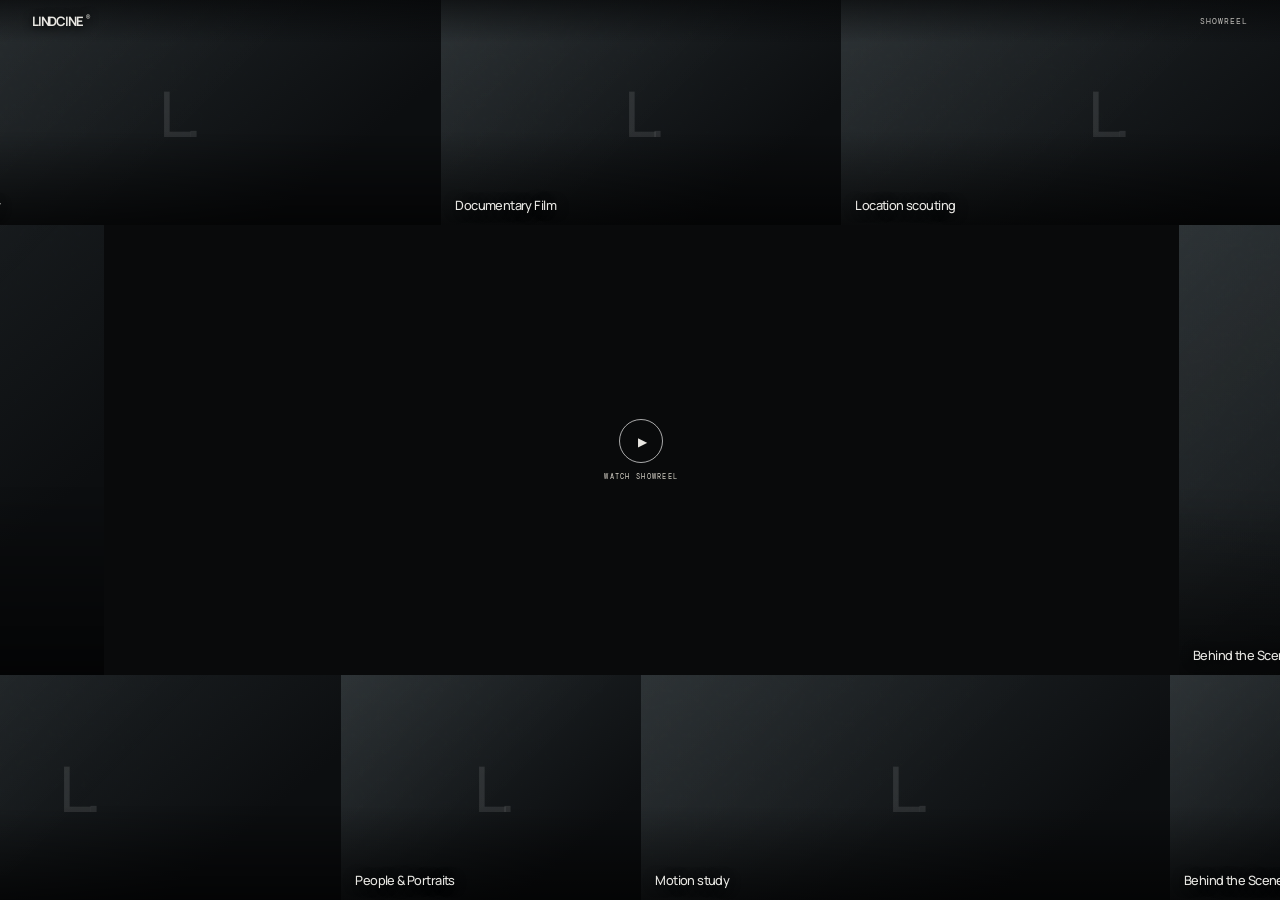
==== commit 140a8853: "Add files via upload" ====
--- a/index.html
+++ b/index.html
@@ -16,9 +16,6 @@
     <a class="wordmark" href="#work" data-go="showreel">LINDCINE<span>®</span></a>
     <nav class="main-nav" aria-label="Main navigation">
       <button data-go="showreel">SHOWREEL</button>
-      <button data-go="about">ABOUT</button>
-      <button data-go="rightnow">RIGHT NOW</button>
-      <button data-go="contact">CONTACT</button>
     </nav>
   </header>
   <main id="work" class="world-viewport" aria-label="LINDCINE visual portfolio">
--- a/style.css
+++ b/style.css
@@ -8,7 +8,7 @@
   --mono:"DM Mono",monospace;
   --sans:"Manrope",Arial,sans-serif;
   --row:25svh;
-  --gap:0px;
+  --gap:3px;
 }
 *{box-sizing:border-box}
 html,body{
@@ -42,14 +42,16 @@
 .world-viewport.is-dragging{cursor:grabbing}
 .world-track{height:100svh;width:max-content;display:flex;gap:0;align-items:stretch;padding:0;will-change:scroll-position}
 .world-run{height:100svh;flex:0 0 auto;display:flex;gap:0;align-items:stretch;width:max-content}
-.showreel-island,.info-island,.project-wall{height:100svh;flex:0 0 auto;width:250.833333svh;display:flex;flex-direction:column;gap:0;margin:0;padding:0;overflow:hidden}
+.showreel-island,.project-wall{height:100svh;flex:0 0 auto;width:250.833333svh;display:flex;flex-direction:column;gap:0;margin:0;padding:0;overflow:hidden}
+.info-island{height:100svh;flex:0 0 auto;width:251.69svh;display:flex;flex-direction:column;gap:0;margin:0;padding:0;overflow:hidden}
+
 .mosaic-row{height:25svh;flex:0 0 25svh;display:flex;flex-direction:row;gap:0;width:250.833333svh;overflow:hidden}
 .tile{
   position:relative;display:block;flex:0 0 auto;height:25svh;min-width:0;min-height:0;
   margin:0;padding:0;overflow:hidden;border:0;border-radius:0;background:#171a1c;
   isolation:isolate;cursor:pointer;color:var(--fg);
 }
-.ratio-1{width:25svh}
+.ratio-1{width:24.143333svh}
 .ratio-4-3{width:33.333333svh}
 .ratio-16-9{width:44.444444svh}
 .ratio-2-35{width:58.75svh}
@@ -79,15 +81,16 @@
 body.has-active .tile.is-active{filter:brightness(1)}
 /* Reel: the middle strip is exactly 4:3 + 2.35:1 + 4:3 at 50vh high. */
 .reel-middle{height:50svh;flex:0 0 50svh;width:250.833333svh;display:flex;gap:0;overflow:hidden}
-.tile-tall{height:50svh;width:66.666667svh;flex:0 0 66.666667svh}
+.tile-tall{height:50svh;width:65.666667svh;flex:0 0 65.666667svh}
 .reel-tile{
-  position:relative;z-index:2;flex:0 0 117.5svh;width:117.5svh;height:50svh;
-  aspect-ratio:2.35/1;overflow:hidden;background:#090a0b;cursor:pointer;
+  position:relative;z-index:2;flex:0 0 119.5svh;width:119.5svh;height:50svh;
+  aspect-ratio:2.39/1;overflow:hidden;background:#090a0b;cursor:pointer;
 }
 .reel-tile:hover,.reel-tile.is-active,.reel-tile.is-playing,.reel-tile.is-full{transform:none!important}
 .reel-frame{
   position:absolute;z-index:4;inset:0;width:100%;height:100%;display:block;
   border:0;margin:0;padding:0;background:transparent;opacity:0;pointer-events:none;
+  max-width:none;max-height:none;transform:none;
 }
 .reel-tile.is-playing .reel-frame{opacity:1}
 .reel-tile.is-full .reel-frame{pointer-events:auto}
@@ -103,10 +106,15 @@
 .reel-tile.is-playing .reel-invite{opacity:0}
 /* About / Right Now / Contact: 25vh image bands sandwich a 50vh middle.
    The copy is a reserved hole in the mosaic, not a card layered over thumbnails. */
-.info-middle{height:50svh;flex:0 0 50svh;width:250.833333svh;display:flex;gap:0;overflow:hidden}
-.info-side{height:50svh;width:66.666667svh;flex:0 0 66.666667svh}
+.info-middle{height:50svh;flex:0 0 50svh;width:250.833333svh;display:flex;gap:3px;overflow:hidden}
+.info-collage{height:50svh;flex:0 0 133.333333svh;width:133.333333svh;display:flex;flex-direction:column;gap:3px;overflow:hidden}
+.info-collage-row{height:calc((50svh - 3px)/2);flex:0 0 calc((50svh - 3px)/2);width:133.333333svh;display:flex;gap:3px;overflow:hidden}
+.info-collage-row .tile{height:100%;flex:0 0 auto}
+.info-collage-row .tile:nth-child(1){width:58.75svh}
+.info-collage-row .tile:nth-child(2){width:44.44svh}
+.info-collage-row .tile:nth-child(3){width:24.143333svh}
 .info-copy{
-  position:relative;z-index:1;flex:0 0 117.5svh;width:117.5svh;height:50svh;
+  position:relative;z-index:1;flex:0 0 114.5svh;width:114.5svh;height:50svh;
   padding:clamp(28px,3.4vw,62px);display:flex;flex-direction:column;justify-content:center;
   overflow:hidden;background:
     radial-gradient(ellipse at 18% 22%,rgba(116,126,126,.20),transparent 60%),
@@ -116,9 +124,9 @@
   content:"";position:absolute;inset:0;pointer-events:none;opacity:.4;
   background:linear-gradient(135deg,rgba(255,255,255,.035),transparent 50%);
 }
-.about-island .info-copy{clip-path:polygon(0 0,100% 0,100% 82%,94% 82%,94% 100%,0 100%)}
-.rightnow-island .info-copy{clip-path:polygon(0 0,94% 0,94% 12%,100% 12%,100% 100%,0 100%)}
-.contact-island .info-copy{clip-path:polygon(0 0,100% 0,100% 100%,7% 100%,7% 88%,0 88%)}
+.about-island .info-copy{clip-path:polygon(0 0,100% 0,100% 84%,94% 84%,94% 100%,0 100%)}
+.rightnow-island .info-copy{clip-path:polygon(0 0,95% 0,95% 10%,100% 10%,100% 100%,0 100%)}
+.contact-island .info-copy{clip-path:polygon(0 0,100% 0,100% 100%,6% 100%,6% 90%,0 90%)}
 .kicker{font:7px var(--mono);letter-spacing:.18em;color:var(--accent)}
 .info-copy h1,.info-copy h2{
   position:relative;margin:12px 0 20px;font-size:clamp(52px,5.8vw,94px);
@@ -162,3 +170,19 @@
   .contact-email{font-size:20px}
   .hover-note{left:16px;bottom:20px;max-width:75vw}
 }
+
+/* v25.1: subtle separators and a less repetitive rhythm, without changing
+   the central showreel frame or layering any thumbnail over another. */
+.mosaic-row{column-gap:0}
+.mosaic-row .tile{outline:0}
+.mosaic-row{background:#08090a}
+
+/* v26: info collages use regular-height clips, never double-height side tiles. */
+.info-collage-row .tile{height:calc((50svh - 3px)/2)!important}
+.info-collage-row .tile-tall{height:calc((50svh - 3px)/2)!important;width:auto}
+
+/* v27: information islands temporarily removed; compact, gap-free mosaic.
+   Reel box is fixed at 2.39:1 for both hover playback and click-to-play. */
+.info-island{display:none!important}
+.mosaic-row{gap:0!important;column-gap:0!important}
+.reel-middle{gap:0!important}
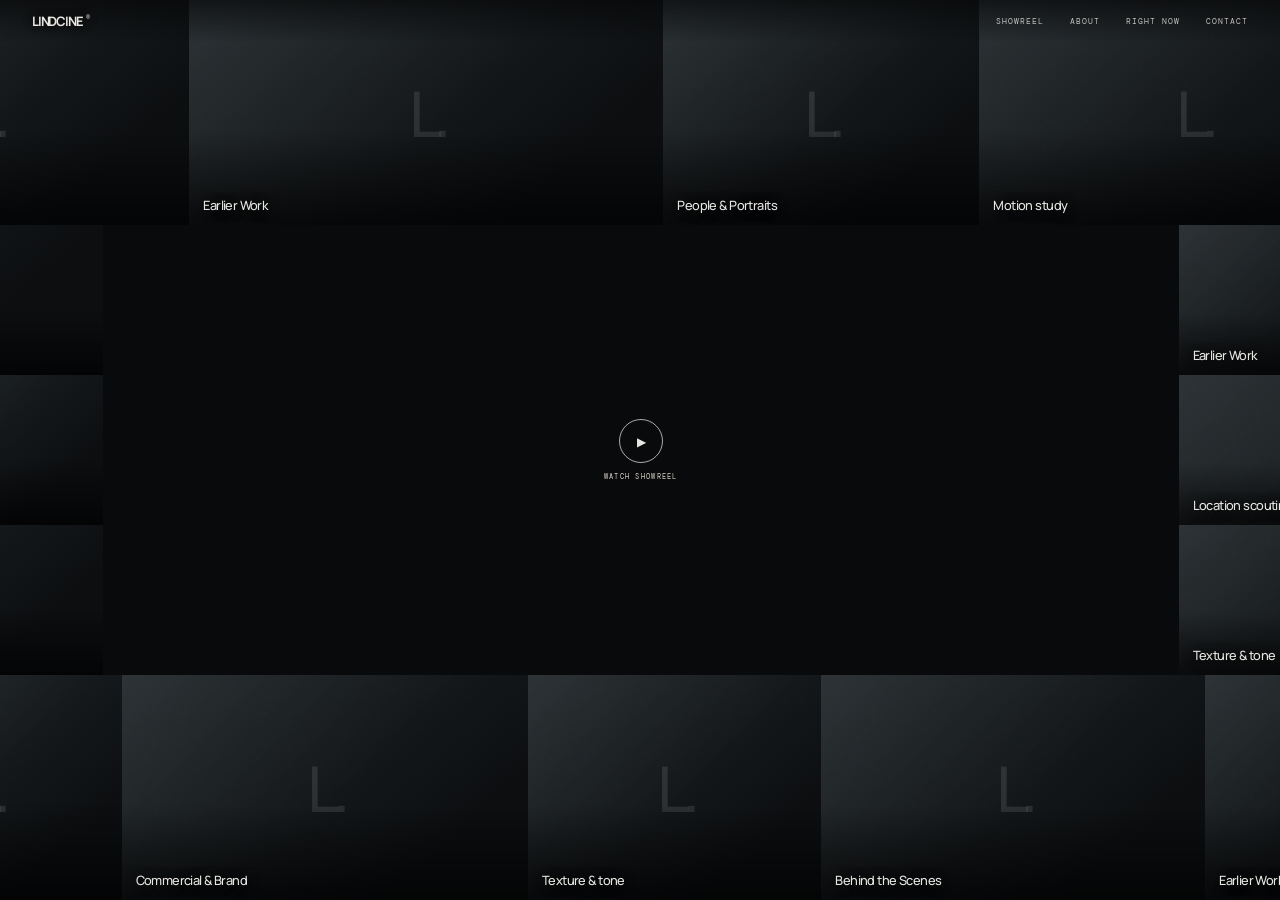
==== commit 5fc963d4: "Add files via upload" ====
--- a/index.html
+++ b/index.html
@@ -16,6 +16,9 @@
     <a class="wordmark" href="#work" data-go="showreel">LINDCINE<span>®</span></a>
     <nav class="main-nav" aria-label="Main navigation">
       <button data-go="showreel">SHOWREEL</button>
+      <button data-go="about">ABOUT</button>
+      <button data-go="rightnow">RIGHT NOW</button>
+      <button data-go="contact">CONTACT</button>
     </nav>
   </header>
   <main id="work" class="world-viewport" aria-label="LINDCINE visual portfolio">
--- a/style.css
+++ b/style.css
@@ -45,7 +45,7 @@
 .showreel-island,.project-wall{height:100svh;flex:0 0 auto;width:250.833333svh;display:flex;flex-direction:column;gap:0;margin:0;padding:0;overflow:hidden}
 .info-island{height:100svh;flex:0 0 auto;width:251.69svh;display:flex;flex-direction:column;gap:0;margin:0;padding:0;overflow:hidden}
 
-.mosaic-row{height:25svh;flex:0 0 25svh;display:flex;flex-direction:row;gap:0;width:250.833333svh;overflow:hidden}
+.mosaic-row{height:25svh;flex:0 0 25svh;display:grid;grid-auto-flow:column;gap:0;width:250.833333svh;overflow:hidden}
 .tile{
   position:relative;display:block;flex:0 0 auto;height:25svh;min-width:0;min-height:0;
   margin:0;padding:0;overflow:hidden;border:0;border-radius:0;background:#171a1c;
@@ -186,3 +186,188 @@
 .info-island{display:none!important}
 .mosaic-row{gap:0!important;column-gap:0!important}
 .reel-middle{gap:0!important}
+
+/* v28: varied mosaic grid, exact row fill, and small tiles beside the reel. */
+.mosaic-row{display:grid!important;grid-auto-flow:column;grid-auto-columns:unset}
+.mosaic-row>.tile{width:auto!important;min-width:0;flex:none}
+.reel-middle{display:flex;align-items:stretch;gap:0}
+.reel-side-stack{
+  height:50svh;flex:0 0 65.666667svh;width:65.666667svh;
+  display:flex;flex-direction:column;gap:0;overflow:hidden
+}
+.reel-side-stack>.mosaic-row{
+  height:25svh;flex:0 0 25svh;width:65.666667svh
+}
+.reel-side-stack .tile{height:25svh!important;width:auto!important}
+.reel-middle>.reel-tile{flex:0 0 119.5svh;width:119.5svh;height:50svh}
+
+/* v29: hard-closed percentage grid. Every row spans the full mosaic width. */
+.mosaic-row{
+  display:grid!important;
+  grid-auto-flow:initial!important;
+  grid-template-rows:minmax(0,1fr);
+  grid-auto-columns:unset!important;
+  width:250.833333svh!important;
+  min-width:250.833333svh!important;
+  flex:0 0 25svh!important;
+  overflow:hidden;
+}
+.mosaic-row>.tile{
+  width:100%!important;
+  min-width:0!important;
+  max-width:none!important;
+  height:25svh!important;
+  flex:none!important;
+  grid-row:1;
+}
+
+/* v30: true 2D mosaic. 12 columns x 8 rows, with no gaps or overlaps.
+   A 2x2 tile is the standard size; a 3x3 feature tile is 1.5x in width
+   AND height. The mixed 3x2 / 2x3 pieces interrupt vertical seam lines. */
+.project-wall{
+  display:grid!important;
+  grid-template-columns:repeat(12,minmax(0,1fr))!important;
+  grid-template-rows:repeat(8,minmax(0,1fr))!important;
+  grid-auto-flow:initial!important;
+  gap:0!important;
+  width:250.833333svh!important;
+  height:100svh!important;
+  flex:0 0 250.833333svh!important;
+  overflow:hidden;
+}
+.project-wall>.tile{
+  width:auto!important;
+  height:auto!important;
+  min-width:0!important;
+  min-height:0!important;
+  max-width:none!important;
+  max-height:none!important;
+  flex:none!important;
+}
+.project-wall>.tile .tile-media,
+.project-wall>.tile .tile-media img,
+.project-wall>.tile .tile-media video{width:100%;height:100%}
+
+/* v31: irregular full-coverage mosaic with alternating four- and five-band layouts. */
+.project-wall{
+  display:grid!important;
+  grid-template-columns:repeat(24,minmax(0,1fr))!important;
+  grid-template-rows:repeat(10,minmax(0,1fr))!important;
+  grid-auto-flow:initial!important;
+  gap:0!important;
+  width:250.833333svh!important;
+  min-width:250.833333svh!important;
+  height:100svh!important;
+  flex:0 0 250.833333svh!important;
+  overflow:hidden;
+}
+.project-wall>.tile{
+  width:auto!important;
+  height:auto!important;
+  min-width:0!important;
+  min-height:0!important;
+  max-width:none!important;
+  max-height:none!important;
+  flex:none!important;
+  grid-column:auto;
+  grid-row:auto;
+}
+.project-wall>.tile .tile-media,
+.project-wall>.tile .tile-media img,
+.project-wall>.tile .tile-media video{width:100%;height:100%}
+
+/* v32: bespoke, less repetitive five-band composition around the showreel.
+   The reel keeps its fixed 2.39:1 dimensions; only its neighbouring tiles change. */
+.reel-side-stack{
+  height:50svh!important;
+  flex:0 0 65.666667svh!important;
+  width:65.666667svh!important;
+  display:grid!important;
+  grid-template-rows:repeat(3,minmax(0,1fr))!important;
+  gap:0!important;
+  overflow:hidden;
+}
+.reel-side-row{
+  display:grid;
+  width:65.666667svh;
+  min-width:65.666667svh;
+  height:16.666667svh;
+  min-height:0;
+  gap:0;
+  overflow:hidden;
+}
+.reel-side-row>.tile{
+  width:100%!important;
+  height:16.666667svh!important;
+  min-width:0!important;
+  min-height:0!important;
+  max-width:none!important;
+  flex:none!important;
+}
+.reel-side-row>.tile .tile-media,
+.reel-side-row>.tile .tile-media img,
+.reel-side-row>.tile .tile-media video{width:100%;height:100%}
+
+/* v33: strict size ceiling for ordinary project thumbnails.
+   Exact-cover 24x10 layouts now cap each tile at 6 columns x 3 rows,
+   preventing oversized feature blocks such as the former Live & Events tile. */
+.project-wall{
+  grid-template-columns:repeat(24,minmax(0,1fr))!important;
+  grid-template-rows:repeat(10,minmax(0,1fr))!important;
+}
+.project-wall>.tile{
+  max-width:none!important;
+  max-height:none!important;
+}
+
+/* v34: staggered row cuts are generated in JS; preserve exact edge-to-edge packing. */
+.project-wall{
+  grid-template-columns:repeat(24,minmax(0,1fr))!important;
+  grid-template-rows:repeat(10,minmax(0,1fr))!important;
+  gap:0!important;
+}
+
+/* v35: global seam suppression. No vertical cut coordinate is reused
+   between horizontal bands within a project wall. */
+.project-wall{
+  grid-template-columns:repeat(32,minmax(0,1fr))!important;
+  grid-template-rows:repeat(10,minmax(0,1fr))!important;
+  gap:0!important;
+}
+.project-wall>.tile{
+  max-width:none!important;
+  max-height:none!important;
+}
+
+
+/* v36 — information is carved out of the mosaic, never layered on top.
+   Each island is a 32x10 packed field with a stepped, tile-free negative space. */
+.info-island{
+  position:relative!important;display:grid!important;
+  grid-template-columns:repeat(32,minmax(0,1fr))!important;
+  grid-template-rows:repeat(10,minmax(0,1fr))!important;
+  grid-auto-flow:initial!important;gap:0!important;
+  width:250.833333svh!important;min-width:250.833333svh!important;
+  height:100svh!important;flex:0 0 250.833333svh!important;
+  overflow:hidden;background:#08090a;
+}
+.info-island>.tile{position:relative!important;inset:auto!important;min-width:0!important;min-height:0!important;width:auto!important;height:auto!important;max-width:none!important;max-height:none!important;}
+.info-island>.tile .tile-media,.info-island>.tile .tile-media img,.info-island>.tile .tile-media video{width:100%;height:100%}
+.info-copy{
+  position:absolute!important;z-index:3!important;
+  left:21.8%!important;top:20%!important;width:48%!important;height:50%!important;
+  padding:clamp(20px,2.3vw,42px)!important;
+  display:flex!important;flex-direction:column!important;justify-content:center!important;
+  overflow:hidden!important;background:transparent!important;clip-path:none!important;
+  pointer-events:auto;
+}
+.about-island .info-copy{left:28%!important;width:40%!important;top:20%!important}
+.rightnow-island .info-copy{left:25%!important;width:42%!important;top:20%!important}
+.contact-island .info-copy{left:34%!important;width:32%!important;top:20%!important}
+.info-copy::after{display:none!important}
+.info-copy h1,.info-copy h2{font-size:clamp(42px,5.2vw,82px)!important;line-height:.88!important;margin:10px 0 16px!important}
+.info-lead{max-width:62svh!important}
+.info-body{max-width:68svh!important}
+.current-work{max-width:70svh!important}
+.contact-email{font-size:clamp(19px,2vw,32px)!important}
+@media(max-width:760px){.info-copy{padding:16px!important}.info-copy h1,.info-copy h2{font-size:clamp(34px,8vw,54px)!important}.info-body,.current-work p{font-size:9px!important}}
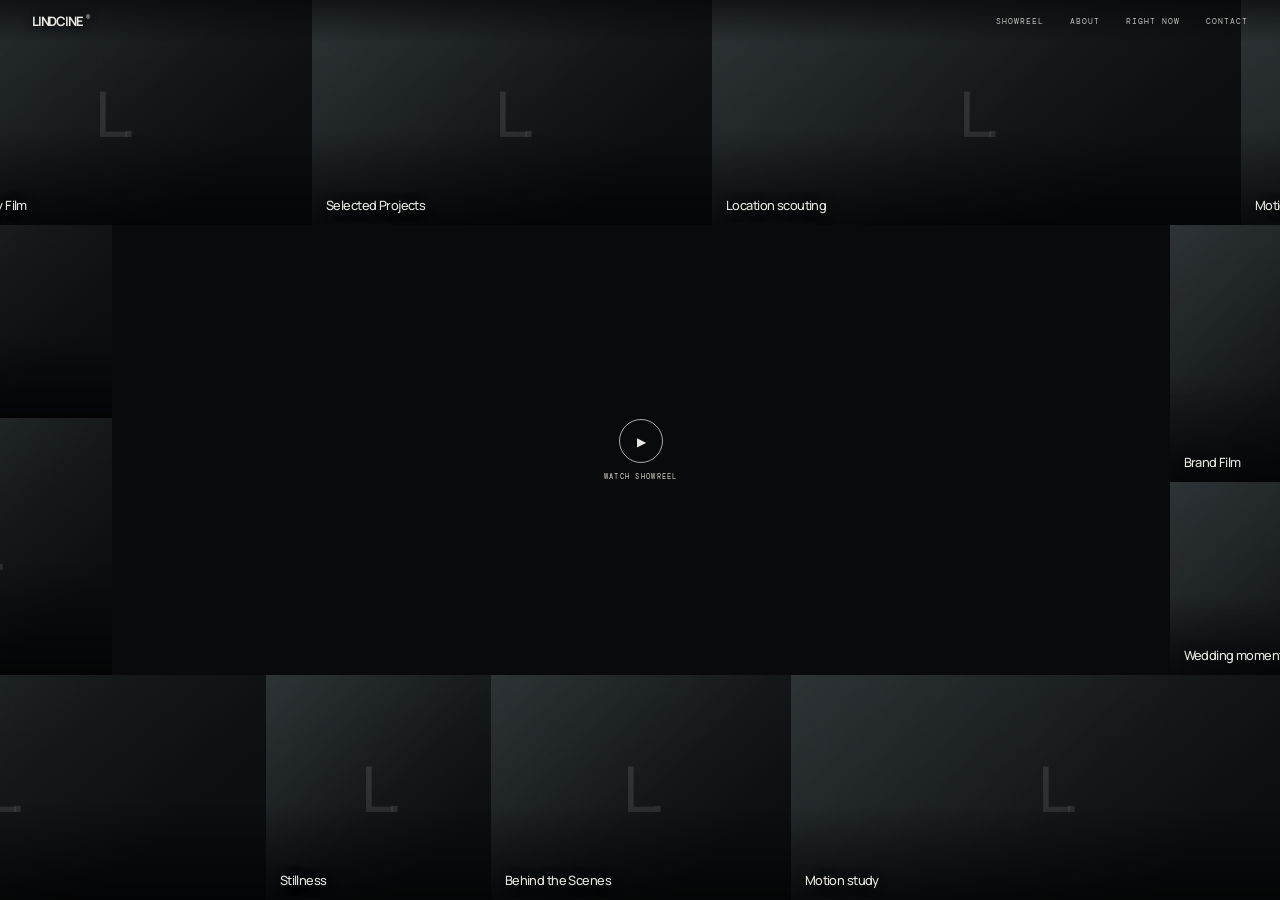
==== commit 4de95ab7: "Add files via upload" ====
--- a/index.html
+++ b/index.html
@@ -24,6 +24,15 @@
   <main id="work" class="world-viewport" aria-label="LINDCINE visual portfolio">
     <div id="worldTrack" class="world-track"></div>
   </main>
+  <svg class="motion-filter-defs" aria-hidden="true" width="0" height="0" focusable="false">
+    <defs>
+      <filter id="lindcine-motion-blur" x="-4%" y="-4%" width="108%" height="108%"
+              filterUnits="objectBoundingBox" primitiveUnits="userSpaceOnUse"
+              color-interpolation-filters="sRGB">
+        <feGaussianBlur id="lindcine-motion-blur-x" stdDeviation="0 0" edgeMode="duplicate"></feGaussianBlur>
+      </filter>
+    </defs>
+  </svg>
   <div class="grain" aria-hidden="true"></div>
   <div id="hoverNote" class="hover-note" aria-live="polite"><span></span><p></p></div>
   <script src="script.js"></script>
--- a/style.css
+++ b/style.css
@@ -371,3 +371,223 @@
 .current-work{max-width:70svh!important}
 .contact-email{font-size:clamp(19px,2vw,32px)!important}
 @media(max-width:760px){.info-copy{padding:16px!important}.info-copy h1,.info-copy h2{font-size:clamp(34px,8vw,54px)!important}.info-body,.current-work p{font-size:9px!important}}
+
+/* v37 — true negative-space cut-outs. Tiles stop at the stepped edge;
+   the middle is intentionally empty, never filled with reduced miniatures. */
+.info-island{display:grid!important;position:relative!important;grid-template-columns:repeat(32,minmax(0,1fr))!important;grid-template-rows:repeat(10,minmax(0,1fr))!important;grid-auto-flow:initial!important;gap:0!important;background:#08090a!important;}
+.info-island>.info-piece{position:relative!important;inset:auto!important;grid-column:auto;grid-row:auto;width:auto!important;height:auto!important;min-width:0!important;min-height:0!important;max-width:none!important;max-height:none!important;}
+.info-island>.info-piece .tile-media,.info-island>.info-piece .tile-media img,.info-island>.info-piece .tile-media video{width:100%;height:100%;}
+.info-island .info-copy{left:0!important;top:0!important;width:100%!important;height:100%!important;padding:0!important;display:flex!important;align-items:center!important;justify-content:center!important;background:transparent!important;clip-path:none!important;}
+.info-island .info-copy>*{position:relative;z-index:1;}
+.info-island .info-copy{pointer-events:none!important;}
+.info-island .info-copy a{pointer-events:auto!important;}
+.about-island .info-copy{clip-path:polygon(21.875% 20%,78.125% 20%,78.125% 40%,81.25% 40%,81.25% 60%,75% 60%,75% 80%,28.125% 80%,28.125% 60%,25% 60%,25% 40%,21.875% 40%)!important;}
+.rightnow-island .info-copy{clip-path:polygon(25% 20%,81.25% 20%,81.25% 40%,78.125% 40%,78.125% 60%,75% 60%,75% 80%,25% 80%,25% 60%,21.875% 60%,21.875% 40%,25% 40%)!important;}
+.contact-island .info-copy{clip-path:polygon(21.875% 20%,78.125% 20%,78.125% 40%,81.25% 40%,81.25% 60%,75% 60%,75% 80%,25% 80%,25% 60%,21.875% 60%,21.875% 40%)!important;}
+.info-copy h1,.info-copy h2{font-size:clamp(42px,5.2vw,82px)!important;line-height:.88!important;margin:10px 0 16px!important;}
+.info-copy .kicker,.info-copy .info-lead,.info-copy .info-body,.info-copy .current-work,.info-copy .contact-email,.info-copy .contact-location{max-width:70svh;}
+@media(max-width:760px){.info-island{display:grid!important}.info-copy h1,.info-copy h2{font-size:clamp(30px,5vw,50px)!important}.info-body,.current-work p{font-size:9px!important}}
+
+/* v38 — more irregular, stepped negative-space openings. Keep surrounding
+   tiles whole rather than subdividing them into narrow little slivers. */
+.about-island .info-copy{clip-path:polygon(28% 20%,75% 20%,75% 30%,81% 30%,81% 50%,72% 50%,72% 60%,75% 60%,75% 80%,31% 80%,31% 70%,25% 70%,25% 60%,19% 60%,19% 50%,25% 50%,25% 30%,28% 30%)!important}
+.rightnow-island .info-copy{clip-path:polygon(22% 20%,75% 20%,75% 30%,78% 30%,78% 50%,72% 50%,72% 70%,78% 70%,78% 80%,25% 80%,25% 70%,19% 70%,19% 50%,28% 50%,28% 30%,22% 30%)!important}
+.contact-island .info-copy{clip-path:polygon(25% 20%,78% 20%,78% 40%,81% 40%,81% 50%,72% 50%,72% 70%,78% 70%,78% 80%,28% 80%,28% 70%,22% 70%,22% 50%,31% 50%,31% 40%,25% 40%)!important}
+
+
+/* v38 ratio correction only: preserve the v38 composition and negative-space
+   silhouettes, but give each mosaic tile a grid span matching its approved ratio. */
+.project-wall{
+  display:grid!important;
+  grid-template-columns:repeat(128,minmax(0,1fr))!important;
+  grid-template-rows:repeat(10,minmax(0,1fr))!important;
+  gap:0!important;
+}
+.info-island{
+  display:grid!important;
+  grid-template-columns:repeat(128,minmax(0,1fr))!important;
+  grid-template-rows:repeat(10,minmax(0,1fr))!important;
+  gap:0!important;
+}
+.project-wall>.tile,.info-island>.info-piece{
+  width:auto!important;height:auto!important;
+  min-width:0!important;min-height:0!important;
+  max-width:none!important;max-height:none!important;
+}
+.project-wall>.tile .tile-media,
+.project-wall>.tile .tile-media img,
+.project-wall>.tile .tile-media video,
+.info-island>.info-piece .tile-media,
+.info-island>.info-piece .tile-media img,
+.info-island>.info-piece .tile-media video{
+  width:100%!important;height:100%!important;
+}
+
+
+/* V38 RATIO-SAFE GEOMETRY PATCH — only layout geometry is overridden below. */
+:root{--wall-width:250.83333333333334svh}
+.world-track,.world-run{align-items:stretch}
+.showreel-island,.project-wall,.info-island{width:var(--wall-width)!important;min-width:var(--wall-width)!important;flex:0 0 var(--wall-width)!important}
+.project-wall{display:flex!important;flex-direction:column!important;height:100svh!important;gap:0!important;overflow:hidden!important}
+.mosaic-row.exact-row{display:flex!important;flex:0 0 var(--tile-h)!important;height:var(--tile-h)!important;width:var(--wall-width)!important;min-width:var(--wall-width)!important;gap:0!important;overflow:hidden!important;align-items:stretch!important}
+.mosaic-row.exact-row>.tile{position:relative!important;inset:auto!important;height:var(--tile-h)!important;min-height:0!important;max-height:none!important;min-width:0!important;max-width:none!important;flex:0 0 auto!important;width:auto!important}
+.mosaic-row.exact-row>.tile.ratio-1{width:var(--tile-h)!important}
+.mosaic-row.exact-row>.tile.ratio-4-3{width:calc(var(--tile-h) * 1.3333333333333333)!important}
+.mosaic-row.exact-row>.tile.ratio-16-9{width:calc(var(--tile-h) * 1.7777777777777777)!important}
+.mosaic-row.exact-row>.tile.ratio-2-35{width:calc(var(--tile-h) * 2.35)!important}
+.mosaic-row.exact-row>.tile .tile-media,.mosaic-row.exact-row>.tile .tile-media img,.mosaic-row.exact-row>.tile .tile-media video{width:100%!important;height:100%!important}
+/* Showreel: preserve its location and interaction, but use the approved 2.35:1 frame. */
+.reel-middle{width:var(--wall-width)!important;min-width:var(--wall-width)!important;height:50svh!important;flex:0 0 50svh!important;gap:0!important;display:flex!important}
+.reel-side-stack{width:66.66666666666667svh!important;min-width:66.66666666666667svh!important;flex:0 0 66.66666666666667svh!important;height:50svh!important;display:flex!important;flex-direction:column!important;gap:0!important;overflow:hidden!important}
+.reel-side-row{width:66.66666666666667svh!important;min-width:66.66666666666667svh!important;height:16.66666666666667svh!important;min-height:16.66666666666667svh!important;flex:0 0 16.66666666666667svh!important;display:flex!important;gap:0!important;overflow:hidden!important}
+.reel-side-row>.tile{height:100%!important;flex:0 0 auto!important;width:auto!important}
+.reel-side-row>.tile.ratio-1{width:16.66666666666667svh!important}
+.reel-side-row>.tile.ratio-4-3{width:22.22222222222223svh!important}
+.reel-side-row>.tile .tile-media,.reel-side-row>.tile .tile-media img,.reel-side-row>.tile .tile-media video{width:100%!important;height:100%!important}
+.reel-tile{width:117.5svh!important;min-width:117.5svh!important;flex:0 0 117.5svh!important;height:50svh!important;aspect-ratio:2.35/1!important}
+/* Information islands: five exact 20vh bands with a true stepped empty centre. */
+.info-island{position:relative!important;display:flex!important;flex-direction:column!important;height:100svh!important;gap:0!important;overflow:hidden!important;background:#08090a!important}
+.info-band{height:20svh!important;min-height:20svh!important;flex:0 0 20svh!important;width:var(--wall-width)!important;display:flex!important;align-items:stretch!important;justify-content:space-between!important;gap:0!important;overflow:hidden!important}
+.info-side{height:100%!important;display:flex!important;flex:0 0 auto!important;gap:0!important;overflow:hidden!important}
+.info-band .tile{position:relative!important;inset:auto!important;height:100%!important;min-height:0!important;max-height:none!important;min-width:0!important;max-width:none!important;flex:0 0 auto!important;width:auto!important}
+.info-band .tile.ratio-1{width:20svh!important}
+.info-band .tile.ratio-4-3{width:26.66666666666667svh!important}
+.info-band .tile.ratio-16-9{width:35.55555555555556svh!important}
+.info-band .tile.ratio-2-35{width:47svh!important}
+.info-band .tile .tile-media,.info-band .tile .tile-media img,.info-band .tile .tile-media video{width:100%!important;height:100%!important}
+.info-copy{position:absolute!important;inset:0!important;left:0!important;top:0!important;width:100%!important;height:100%!important;padding:clamp(20px,2.3vw,42px)!important;display:flex!important;flex-direction:column!important;align-items:center!important;justify-content:center!important;text-align:left!important;background:transparent!important;overflow:hidden!important;pointer-events:none!important}
+.info-copy>*{position:relative;z-index:1}
+.info-copy a{pointer-events:auto!important}
+.info-copy h1,.info-copy h2{font-size:clamp(42px,5.2vw,82px)!important;line-height:.88!important;margin:10px 0 16px!important}
+.info-copy .kicker,.info-copy .info-lead,.info-copy .info-body,.info-copy .current-work,.info-copy .contact-email,.info-copy .contact-location{max-width:min(70svh,80%)!important}
+@media(max-width:760px){
+  .info-copy{padding:14px!important}
+  .info-copy h1,.info-copy h2{font-size:clamp(30px,5vw,50px)!important}
+  .info-body,.current-work p{font-size:9px!important}
+}
+/* Side bands are narrower than full-width rows; their exact-ratio pieces sum to 66.6667svh. */
+.reel-side-row.mosaic-row.exact-row{width:66.66666666666667svh!important;min-width:66.66666666666667svh!important;flex:0 0 16.66666666666667svh!important;height:16.66666666666667svh!important}
+
+.info-island .info-copy{clip-path:var(--cutout-shape)!important}
+
+/* Targeted fix: close the top/bottom of information cutouts with full, ratio-locked rows. */
+.info-band{height:var(--tile-h)!important;min-height:var(--tile-h)!important;flex:0 0 var(--tile-h)!important}
+.info-band .tile{height:var(--tile-h)!important}
+.info-band .tile.ratio-1{width:var(--tile-h)!important}
+.info-band .tile.ratio-4-3{width:calc(var(--tile-h) * 4 / 3)!important}
+.info-band .tile.ratio-16-9{width:calc(var(--tile-h) * 16 / 9)!important}
+.info-band .tile.ratio-2-35{width:calc(var(--tile-h) * 2.35)!important}
+.info-full-band .info-side{width:100%!important}
+.info-full-band .tile{flex-shrink:0!important}
+
+/* V38.2: full-width top/bottom mosaic rows around each cutout. */
+.info-island>.info-full-row{height:25svh!important;min-height:25svh!important;flex:0 0 25svh!important;width:var(--wall-width)!important;min-width:var(--wall-width)!important;display:flex!important;overflow:hidden!important}
+.info-island>.info-full-row>.tile{height:25svh!important;flex:0 0 auto!important}
+.info-island>.info-band{height:16.6666666667svh!important;min-height:16.6666666667svh!important;flex:0 0 16.6666666667svh!important}
+.info-island>.info-band .tile{height:16.6666666667svh!important}
+.info-island>.info-band .tile.ratio-1{width:16.6666666667svh!important}
+.info-island>.info-band .tile.ratio-4-3{width:22.2222222222svh!important}
+.info-island>.info-band .tile.ratio-16-9{width:29.6296296297svh!important}
+.info-island>.info-band .tile.ratio-2-35{width:39.1666666667svh!important}
+
+.info-island>.info-full-band{height:25svh!important;min-height:25svh!important;flex:0 0 25svh!important}
+.info-island>.info-full-band>.info-side{width:var(--wall-width)!important}
+.info-island>.info-full-band .tile{height:25svh!important}
+.info-island>.info-full-band .tile.ratio-16-9{width:44.4444444444svh!important}
+.info-island>.info-full-band .tile.ratio-2-35{width:58.75svh!important}
+
+
+/* V38.4 — only the showreel side mosaics are changed.
+   Their three bands vary in height, but total exactly 50svh. All tile widths
+   are derived from the same band's height and the tile's approved ratio. */
+.reel-side-stack{
+  width:66.6666666667svh!important;
+  min-width:66.6666666667svh!important;
+  flex:0 0 66.6666666667svh!important;
+  height:50svh!important;
+  display:flex!important;
+  flex-direction:column!important;
+  gap:0!important;
+  overflow:hidden!important;
+}
+.reel-side-row.mosaic-row.exact-row{
+  width:66.6666666667svh!important;
+  min-width:66.6666666667svh!important;
+  height:var(--tile-h)!important;
+  min-height:var(--tile-h)!important;
+  flex:0 0 var(--tile-h)!important;
+  display:flex!important;
+  flex-direction:row!important;
+  gap:0!important;
+  overflow:hidden!important;
+  align-items:stretch!important;
+}
+.reel-side-row.mosaic-row.exact-row>.tile{
+  height:var(--tile-h)!important;
+  min-height:0!important;
+  max-height:none!important;
+  width:auto!important;
+  min-width:0!important;
+  flex:0 0 auto!important;
+}
+.reel-side-row.mosaic-row.exact-row>.tile.ratio-1{width:var(--tile-h)!important}
+.reel-side-row.mosaic-row.exact-row>.tile.ratio-4-3{width:calc(var(--tile-h) * 4 / 3)!important}
+.reel-side-row.mosaic-row.exact-row>.tile.ratio-16-9{width:calc(var(--tile-h) * 16 / 9)!important}
+.reel-side-row.mosaic-row.exact-row>.tile.ratio-2-35{width:calc(var(--tile-h) * 2.35)!important}
+.reel-side-row.mosaic-row.exact-row>.tile .tile-media,
+.reel-side-row.mosaic-row.exact-row>.tile .tile-media img,
+.reel-side-row.mosaic-row.exact-row>.tile .tile-media video{width:100%!important;height:100%!important}
+
+
+/* V38.4 — mixed-ratio side mosaics around the reel.
+   Two variable-height rows per side, each edge-to-edge and ratio-locked. */
+.reel-side-stack{
+  width:66.6666666667svh!important;
+  min-width:66.6666666667svh!important;
+  flex:0 0 66.6666666667svh!important;
+  height:50svh!important;
+  display:flex!important;
+  flex-direction:column!important;
+  gap:0!important;
+  overflow:hidden!important;
+}
+.reel-side-row.mosaic-row.exact-row{
+  width:66.6666666667svh!important;
+  min-width:66.6666666667svh!important;
+  height:var(--tile-h)!important;
+  min-height:var(--tile-h)!important;
+  flex:0 0 var(--tile-h)!important;
+  display:flex!important;
+  flex-direction:row!important;
+  gap:0!important;
+  overflow:hidden!important;
+  align-items:stretch!important;
+}
+.reel-side-row.mosaic-row.exact-row>.tile{
+  height:var(--tile-h)!important;
+  min-height:0!important;
+  max-height:none!important;
+  width:auto!important;
+  min-width:0!important;
+  flex:0 0 auto!important;
+}
+.reel-side-row.mosaic-row.exact-row>.tile.ratio-1{width:var(--tile-h)!important}
+.reel-side-row.mosaic-row.exact-row>.tile.ratio-4-3{width:calc(var(--tile-h) * 4 / 3)!important}
+.reel-side-row.mosaic-row.exact-row>.tile.ratio-16-9{width:calc(var(--tile-h) * 16 / 9)!important}
+.reel-side-row.mosaic-row.exact-row>.tile.ratio-2-35{width:calc(var(--tile-h) * 2.35)!important}
+.reel-side-row.mosaic-row.exact-row>.tile .tile-media,
+.reel-side-row.mosaic-row.exact-row>.tile .tile-media img,
+.reel-side-row.mosaic-row.exact-row>.tile .tile-media video{width:100%!important;height:100%!important}
+
+
+/* V38.5 — transient horizontal motion blur.
+   Applied to the viewport-sized layer only while the wall is moving. */
+.world-viewport{
+  filter:none;
+}
+.world-viewport.is-motion-blurred{
+  filter:url(#lindcine-motion-blur);
+}
+@media (prefers-reduced-motion: reduce){
+  .world-viewport.is-motion-blurred{filter:none}
+}
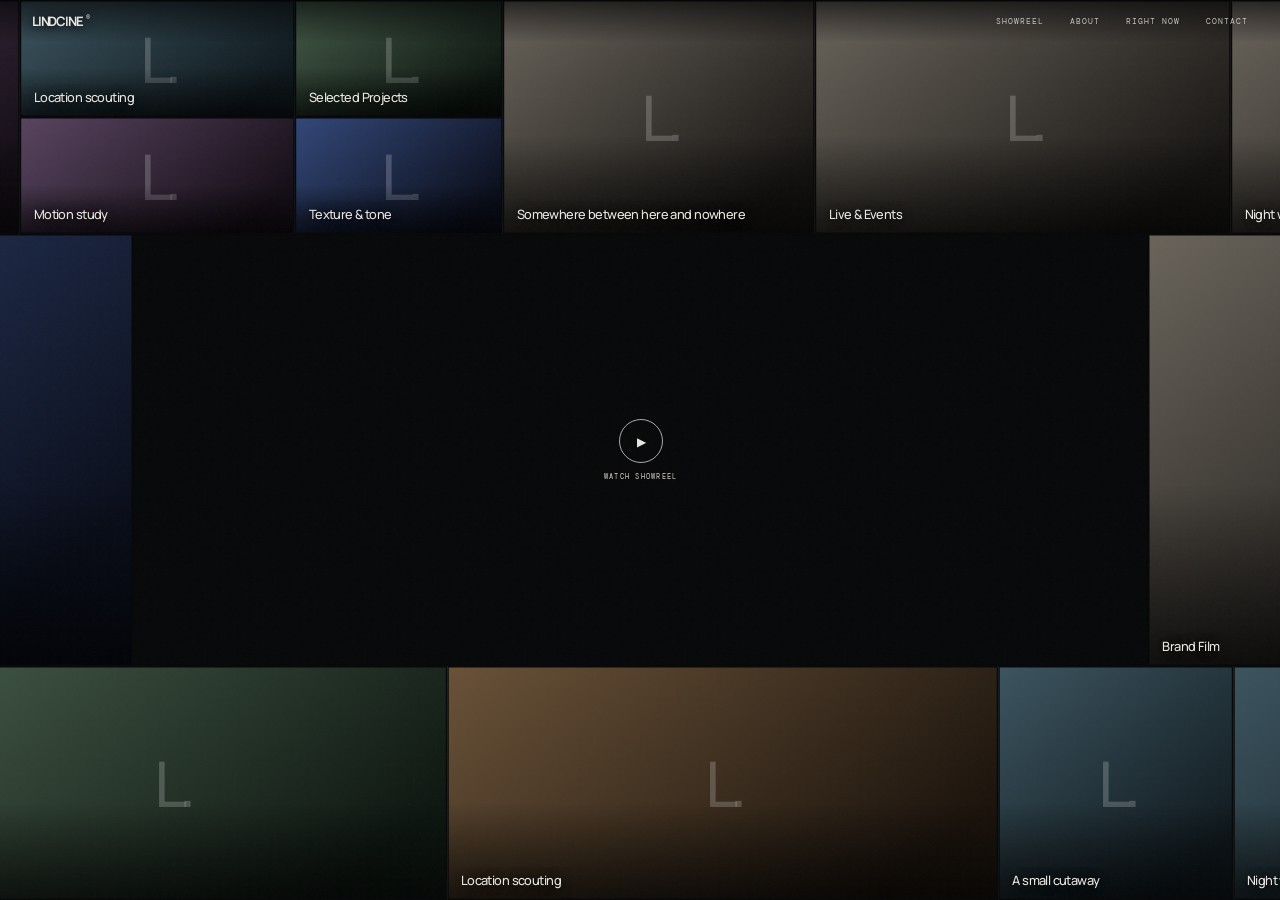
==== commit 571d3cc1: "Add files via upload" ====
--- a/index.html
+++ b/index.html
@@ -24,15 +24,6 @@
   <main id="work" class="world-viewport" aria-label="LINDCINE visual portfolio">
     <div id="worldTrack" class="world-track"></div>
   </main>
-  <svg class="motion-filter-defs" aria-hidden="true" width="0" height="0" focusable="false">
-    <defs>
-      <filter id="lindcine-motion-blur" x="-4%" y="-4%" width="108%" height="108%"
-              filterUnits="objectBoundingBox" primitiveUnits="userSpaceOnUse"
-              color-interpolation-filters="sRGB">
-        <feGaussianBlur id="lindcine-motion-blur-x" stdDeviation="0 0" edgeMode="duplicate"></feGaussianBlur>
-      </filter>
-    </defs>
-  </svg>
   <div class="grain" aria-hidden="true"></div>
   <div id="hoverNote" class="hover-note" aria-live="polite"><span></span><p></p></div>
   <script src="script.js"></script>
--- a/style.css
+++ b/style.css
@@ -1,593 +1,94 @@
-@import url('https://fonts.googleapis.com/css2?family=DM+Mono:wght@400;500&family=Manrope:wght@400;500;600;700&display=swap');
-
-:root{
-  --bg:#08090a;
-  --fg:#e9e7e2;
-  --muted:#a5a39e;
-  --accent:#b7a17e;
-  --mono:"DM Mono",monospace;
-  --sans:"Manrope",Arial,sans-serif;
-  --row:25svh;
-  --gap:3px;
-}
+:root{--bg:#08090a;--fg:#e9e7e2;--accent:#b7a17e;--mono:"DM Mono",monospace;--sans:"Manrope",Arial,sans-serif;
+  --row:25svh;--W:300svh;--L:91.25svh;--R:117.5svh} /* 2×L + R = W */
 *{box-sizing:border-box}
-html,body{
-  width:100%;height:100%;margin:0;overflow:hidden;
-  background:var(--bg);color:var(--fg);
-  font-family:var(--sans);-webkit-font-smoothing:antialiased;
-}
+html,body{width:100%;height:100%;margin:0;overflow:hidden;background:var(--bg);color:var(--fg);font-family:var(--sans);-webkit-font-smoothing:antialiased}
 a{color:inherit;text-decoration:none}
 button{font:inherit;color:inherit}
-.site-header{
-  position:fixed;z-index:50;left:0;right:0;top:0;height:42px;
-  padding:0 2.5vw;display:flex;align-items:center;justify-content:space-between;
-  pointer-events:none;background:linear-gradient(180deg,rgba(5,6,7,.66),transparent);
-}
+.site-header{position:fixed;z-index:50;left:0;right:0;top:0;height:42px;padding:0 2.5vw;display:flex;align-items:center;justify-content:space-between;pointer-events:none;background:linear-gradient(180deg,rgba(5,6,7,.66),transparent)}
 .wordmark,.main-nav{pointer-events:auto}
 .wordmark{font-size:13px;font-weight:700;letter-spacing:-.09em;text-shadow:0 1px 10px #000}
 .wordmark span{font:7px var(--mono);vertical-align:top;margin-left:3px;letter-spacing:0}
-.main-nav{display:flex;align-items:center;gap:clamp(18px,2vw,34px)}
-.main-nav button{
-  border:0;background:none;padding:8px 0;cursor:pointer;
-  font:8px var(--mono);letter-spacing:.13em;color:rgba(235,233,226,.8);
-  transition:color .2s;
-}
+.main-nav{display:flex;gap:clamp(18px,2vw,34px)}
+.main-nav button{border:0;background:none;padding:8px 0;cursor:pointer;font:8px var(--mono);letter-spacing:.13em;color:rgba(235,233,226,.8);transition:color .2s}
 .main-nav button:hover{color:var(--accent)}
-.world-viewport{
-  position:fixed;inset:0;width:100vw;height:100svh;overflow-x:auto;overflow-y:hidden;
-  overscroll-behavior-x:contain;scrollbar-width:none;touch-action:pan-x pan-y;
-  cursor:grab;outline:none;
-}
+
+/* World: three identical runs; script.js jumps between them for the endless loop */
+.world-viewport{position:fixed;inset:0;height:100svh;overflow-x:auto;overflow-y:hidden;overscroll-behavior-x:contain;scrollbar-width:none;touch-action:pan-x pan-y;cursor:grab;outline:none}
 .world-viewport::-webkit-scrollbar{display:none}
 .world-viewport.is-dragging{cursor:grabbing}
-.world-track{height:100svh;width:max-content;display:flex;gap:0;align-items:stretch;padding:0;will-change:scroll-position}
-.world-run{height:100svh;flex:0 0 auto;display:flex;gap:0;align-items:stretch;width:max-content}
-.showreel-island,.project-wall{height:100svh;flex:0 0 auto;width:250.833333svh;display:flex;flex-direction:column;gap:0;margin:0;padding:0;overflow:hidden}
-.info-island{height:100svh;flex:0 0 auto;width:251.69svh;display:flex;flex-direction:column;gap:0;margin:0;padding:0;overflow:hidden}
+.world-track{display:flex;height:100svh;width:max-content}
 
-.mosaic-row{height:25svh;flex:0 0 25svh;display:grid;grid-auto-flow:column;gap:0;width:250.833333svh;overflow:hidden}
-.tile{
-  position:relative;display:block;flex:0 0 auto;height:25svh;min-width:0;min-height:0;
-  margin:0;padding:0;overflow:hidden;border:0;border-radius:0;background:#171a1c;
-  isolation:isolate;cursor:pointer;color:var(--fg);
-}
-.ratio-1{width:24.143333svh}
-.ratio-4-3{width:33.333333svh}
-.ratio-16-9{width:44.444444svh}
-.ratio-2-35{width:58.75svh}
+/* Tiles: width comes from flex-grow = aspect ratio (set in script.js) */
+.tile{position:relative;height:100%;min-width:0;overflow:hidden;background:#171a1c;isolation:isolate;cursor:pointer;color:var(--fg)}
 .tile-media{position:absolute;inset:0;overflow:hidden;background:linear-gradient(140deg,#242a2d,#0c0e10 78%)}
-.tile-media::after{
-  content:"";position:absolute;inset:0;pointer-events:none;
-  background:linear-gradient(0deg,rgba(0,0,0,.68),transparent 42%),linear-gradient(135deg,rgba(255,255,255,.045),transparent 55%);
-}
-.tile-media img,.tile-media video{
-  position:absolute;inset:0;width:100%;height:100%;display:block;object-fit:cover;
-  transition:transform .7s cubic-bezier(.2,.7,.2,1),opacity .25s;
-}
+.tile-media::after{content:"";position:absolute;inset:0;pointer-events:none;background:linear-gradient(0deg,rgba(0,0,0,.68),transparent 42%)}
+.tile-media img,.tile-media video{position:absolute;inset:0;width:100%;height:100%;object-fit:cover;transition:transform .7s cubic-bezier(.2,.7,.2,1),opacity .25s}
 .tile-media video{opacity:0}
 .tile:hover .tile-media img{transform:scale(1.025)}
 .tile.is-active .tile-media video{opacity:1}
-.placeholder-mark{
-  position:absolute;inset:0;display:grid;place-items:center;
-  color:rgba(255,255,255,.105);font-size:clamp(40px,7vh,84px);font-weight:500;letter-spacing:-.12em;
-}
-.tile-meta{
-  position:absolute;z-index:2;left:14px;right:14px;bottom:12px;
-  color:rgba(245,244,240,.94);font-size:clamp(11px,1vw,15px);font-weight:500;
-  letter-spacing:-.045em;line-height:1.2;text-shadow:0 1px 12px #000;
-}
-.tile:hover{filter:brightness(1.04)}
-body.has-active .tile:not(.is-active){filter:brightness(.58)}
-body.has-active .tile.is-active{filter:brightness(1)}
-/* Reel: the middle strip is exactly 4:3 + 2.35:1 + 4:3 at 50vh high. */
-.reel-middle{height:50svh;flex:0 0 50svh;width:250.833333svh;display:flex;gap:0;overflow:hidden}
-.tile-tall{height:50svh;width:65.666667svh;flex:0 0 65.666667svh}
-.reel-tile{
-  position:relative;z-index:2;flex:0 0 119.5svh;width:119.5svh;height:50svh;
-  aspect-ratio:2.39/1;overflow:hidden;background:#090a0b;cursor:pointer;
-}
-.reel-tile:hover,.reel-tile.is-active,.reel-tile.is-playing,.reel-tile.is-full{transform:none!important}
-.reel-frame{
-  position:absolute;z-index:4;inset:0;width:100%;height:100%;display:block;
-  border:0;margin:0;padding:0;background:transparent;opacity:0;pointer-events:none;
-  max-width:none;max-height:none;transform:none;
-}
+.placeholder-mark{position:absolute;inset:0;display:grid;place-items:center;color:rgba(255,255,255,.105);font-size:clamp(40px,7vh,84px);font-weight:500;letter-spacing:-.12em}
+.tile-meta{position:absolute;z-index:2;left:14px;right:14px;bottom:12px;font-size:clamp(11px,1vw,15px);font-weight:500;letter-spacing:-.045em;line-height:1.2;text-shadow:0 1px 12px #000}
+
+/* Showreel: 2.35:1, 50svh high, same geometry for hover and click */
+.reel-tile{flex:0 0 var(--R);width:var(--R);height:100%;background:#090a0b}
+.reel-frame{position:absolute;z-index:4;inset:0;width:100%;height:100%;border:0;opacity:0;pointer-events:none}
 .reel-tile.is-playing .reel-frame{opacity:1}
 .reel-tile.is-full .reel-frame{pointer-events:auto}
-.reel-invite{
-  position:absolute;z-index:6;inset:0;display:flex;flex-direction:column;
-  align-items:center;justify-content:center;gap:9px;pointer-events:none;transition:opacity .2s;
-}
-.reel-play{
-  width:44px;height:44px;border:1px solid rgba(255,255,255,.65);border-radius:50%;
-  display:grid;place-items:center;font-size:12px;padding-left:2px;
-}
+.reel-invite{position:absolute;z-index:6;inset:0;display:flex;flex-direction:column;align-items:center;justify-content:center;gap:9px;pointer-events:none;transition:opacity .2s}
+.reel-play{width:44px;height:44px;border:1px solid rgba(255,255,255,.65);border-radius:50%;display:grid;place-items:center;font-size:12px;padding-left:2px}
 .reel-label{font:7px var(--mono);letter-spacing:.18em;color:#d6d2c8}
 .reel-tile.is-playing .reel-invite{opacity:0}
-/* About / Right Now / Contact: 25vh image bands sandwich a 50vh middle.
-   The copy is a reserved hole in the mosaic, not a card layered over thumbnails. */
-.info-middle{height:50svh;flex:0 0 50svh;width:250.833333svh;display:flex;gap:3px;overflow:hidden}
-.info-collage{height:50svh;flex:0 0 133.333333svh;width:133.333333svh;display:flex;flex-direction:column;gap:3px;overflow:hidden}
-.info-collage-row{height:calc((50svh - 3px)/2);flex:0 0 calc((50svh - 3px)/2);width:133.333333svh;display:flex;gap:3px;overflow:hidden}
-.info-collage-row .tile{height:100%;flex:0 0 auto}
-.info-collage-row .tile:nth-child(1){width:58.75svh}
-.info-collage-row .tile:nth-child(2){width:44.44svh}
-.info-collage-row .tile:nth-child(3){width:24.143333svh}
-.info-copy{
-  position:relative;z-index:1;flex:0 0 114.5svh;width:114.5svh;height:50svh;
-  padding:clamp(28px,3.4vw,62px);display:flex;flex-direction:column;justify-content:center;
-  overflow:hidden;background:
-    radial-gradient(ellipse at 18% 22%,rgba(116,126,126,.20),transparent 60%),
-    linear-gradient(120deg,#15191b 0%,#0d1012 76%,#111416 100%);
-}
-.info-copy::after{
-  content:"";position:absolute;inset:0;pointer-events:none;opacity:.4;
-  background:linear-gradient(135deg,rgba(255,255,255,.035),transparent 50%);
-}
-.about-island .info-copy{clip-path:polygon(0 0,100% 0,100% 84%,94% 84%,94% 100%,0 100%)}
-.rightnow-island .info-copy{clip-path:polygon(0 0,95% 0,95% 10%,100% 10%,100% 100%,0 100%)}
-.contact-island .info-copy{clip-path:polygon(0 0,100% 0,100% 100%,6% 100%,6% 90%,0 90%)}
-.kicker{font:7px var(--mono);letter-spacing:.18em;color:var(--accent)}
-.info-copy h1,.info-copy h2{
-  position:relative;margin:12px 0 20px;font-size:clamp(52px,5.8vw,94px);
-  line-height:.86;letter-spacing:-.095em;font-weight:500;
-}
+
+/* About / Right now / Contact: text panel takes the same slot as the reel */
+.info-copy{flex:0 0 var(--R);width:var(--R);height:100%;padding:clamp(20px,3vw,56px);display:flex;flex-direction:column;justify-content:center;gap:14px;background:#0b0c0e;overflow:hidden}
+.info-copy h1,.info-copy h2{font-size:clamp(36px,4.6vw,76px);line-height:.9;margin:0;letter-spacing:-.04em;font-weight:600}
 .info-copy h1 span,.info-copy h2 span{color:var(--accent)}
-.info-lead{position:relative;max-width:70svh;font-size:clamp(15px,1.15vw,20px);line-height:1.45;letter-spacing:-.035em;margin:0 0 12px}
-.info-body{position:relative;max-width:76svh;color:#b0afaa;font-size:clamp(10px,.76vw,13px);line-height:1.7}
-.info-body p{margin:0 0 9px}
-.current-work{position:relative;max-width:78svh;margin-top:3px}
-.current-work h3{font-size:clamp(24px,2.5vw,40px);font-weight:500;letter-spacing:-.07em;margin:10px 0}
-.current-work p{max-width:70svh;color:#b0afaa;font-size:clamp(11px,.78vw,13px);line-height:1.7;margin:0 0 12px}
-.current-meta,.contact-location{font:7px var(--mono);letter-spacing:.15em;color:#8e8b82}
-.contact-email{position:relative;display:inline-block;margin-top:8px;font-size:clamp(20px,2.15vw,35px);letter-spacing:-.065em;overflow-wrap:anywhere}
-.contact-email span{font:14px var(--mono);color:var(--accent);vertical-align:top}
-.contact-location{position:relative;margin-top:18px}
-/* No tile can overlap another: every row is a flex line with zero gap. */
-.project-wall .mosaic-row:nth-child(odd) .tile:nth-child(1){ }
-.grain{
-  position:fixed;z-index:40;inset:0;pointer-events:none;opacity:.12;mix-blend-mode:soft-light;
-  background-image:url("data:image/svg+xml,%3Csvg viewBox='0 0 180 180' xmlns='http://www.w3.org/2000/svg'%3E%3Cfilter id='n'%3E%3CfeTurbulence type='fractalNoise' baseFrequency='.9' numOctaves='3' stitchTiles='stitch'/%3E%3C/filter%3E%3Crect width='100%25' height='100%25' filter='url(%23n)' opacity='.2'/%3E%3C/svg%3E");
-}
-.hover-note{
-  position:fixed;z-index:45;left:3vw;bottom:4vh;max-width:min(420px,42vw);
-  opacity:0;transform:translateY(8px);pointer-events:none;transition:opacity .35s,transform .35s;
-  text-shadow:0 1px 12px #000;
-}
-.hover-note.visible{opacity:1;transform:translateY(0)}
-.hover-note span{display:block;font:7px var(--mono);letter-spacing:.18em;color:var(--accent);margin-bottom:8px}
-.hover-note p{margin:0;font-size:clamp(14px,1.3vw,19px);line-height:1.4}
-@media(max-width:760px){
-  .site-header{height:48px;padding:0 16px}
-  .wordmark{font-size:12px}
-  .main-nav{gap:12px}
-  .main-nav button{font-size:7px;letter-spacing:.08em}
-  .tile-meta{left:9px;right:9px;bottom:9px;font-size:11px}
-  .info-copy{padding:22px}
-  .info-copy h1,.info-copy h2{font-size:clamp(40px,8vw,64px);margin:10px 0 14px}
-  .info-lead{font-size:14px}
-  .info-body,.current-work p{font-size:10px}
-  .contact-email{font-size:20px}
-  .hover-note{left:16px;bottom:20px;max-width:75vw}
-}
+.info-copy h3{margin:0;font-size:clamp(18px,2vw,30px);letter-spacing:-.03em}
+.info-copy p{margin:0 0 8px;font-size:clamp(11px,.95vw,15px);line-height:1.55;color:#bdbbb5;max-width:60ch}
+.info-copy .info-lead{color:var(--fg);font-size:clamp(13px,1.2vw,18px)}
+.kicker,.current-meta,.contact-location{font:8px var(--mono);letter-spacing:.16em;color:var(--accent)}
+.contact-email{font-size:clamp(18px,2.2vw,34px);font-weight:600;letter-spacing:-.04em}
+.contact-email:hover{color:var(--accent)}
 
-/* v25.1: subtle separators and a less repetitive rhythm, without changing
-   the central showreel frame or layering any thumbnail over another. */
-.mosaic-row{column-gap:0}
-.mosaic-row .tile{outline:0}
-.mosaic-row{background:#08090a}
+.hover-note{position:fixed;z-index:60;left:2.5vw;bottom:2.5vh;max-width:320px;padding:12px 14px;background:rgba(8,9,10,.86);border-left:2px solid var(--accent);opacity:0;transform:translateY(6px);transition:.3s;pointer-events:none}
+.hover-note.visible{opacity:1;transform:none}
+.hover-note span{font:7px var(--mono);letter-spacing:.16em;color:var(--accent)}
+.hover-note p{margin:6px 0 0;font-size:13px}
+.grain{position:fixed;inset:0;z-index:40;pointer-events:none;opacity:.05;background-image:url("data:image/svg+xml,%3Csvg xmlns='http://www.w3.org/2000/svg' width='160' height='160'%3E%3Cfilter id='n'%3E%3CfeTurbulence baseFrequency='.9'/%3E%3C/filter%3E%3Crect width='160' height='160' filter='url(%23n)'/%3E%3C/svg%3E")}
 
-/* v26: info collages use regular-height clips, never double-height side tiles. */
-.info-collage-row .tile{height:calc((50svh - 3px)/2)!important}
-.info-collage-row .tile-tall{height:calc((50svh - 3px)/2)!important;width:auto}
+/* Placeholder tones: varied so the wall reads as a mosaic until real stills are added */
+.placeholder-mark{color:rgba(255,255,255,.2)}
 
-/* v27: information islands temporarily removed; compact, gap-free mosaic.
-   Reel box is fixed at 2.39:1 for both hover playback and click-to-play. */
-.info-island{display:none!important}
-.mosaic-row{gap:0!important;column-gap:0!important}
-.reel-middle{gap:0!important}
+/* Continuous-run layout: rows are separate strips, middle layer holds blocks + panels */
 
-/* v28: varied mosaic grid, exact row fill, and small tiles beside the reel. */
-.mosaic-row{display:grid!important;grid-auto-flow:column;grid-auto-columns:unset}
-.mosaic-row>.tile{width:auto!important;min-width:0;flex:none}
-.reel-middle{display:flex;align-items:stretch;gap:0}
-.reel-side-stack{
-  height:50svh;flex:0 0 65.666667svh;width:65.666667svh;
-  display:flex;flex-direction:column;gap:0;overflow:hidden
-}
-.reel-side-stack>.mosaic-row{
-  height:25svh;flex:0 0 25svh;width:65.666667svh
-}
-.reel-side-stack .tile{height:25svh!important;width:auto!important}
-.reel-middle>.reel-tile{flex:0 0 119.5svh;width:119.5svh;height:50svh}
+/* v3: continuous rows, 2- or 3-row middle layer, 3px gutters, ragged info holes */
+.world-run{display:flex;flex-direction:column;flex:0 0 var(--T);width:var(--T);height:100svh}
+.mrow{display:flex;flex:0 0 var(--h,25svh);height:var(--h,25svh);width:100%}
+.tile::after{content:"";position:absolute;inset:0;z-index:7;pointer-events:none;box-shadow:inset 0 0 0 1.5px var(--bg)}
 
-/* v29: hard-closed percentage grid. Every row spans the full mosaic width. */
-.mosaic-row{
-  display:grid!important;
-  grid-auto-flow:initial!important;
-  grid-template-rows:minmax(0,1fr);
-  grid-auto-columns:unset!important;
-  width:250.833333svh!important;
-  min-width:250.833333svh!important;
-  flex:0 0 25svh!important;
-  overflow:hidden;
-}
-.mosaic-row>.tile{
-  width:100%!important;
-  min-width:0!important;
-  max-width:none!important;
-  height:25svh!important;
-  flex:none!important;
-  grid-row:1;
-}
-
-/* v30: true 2D mosaic. 12 columns x 8 rows, with no gaps or overlaps.
-   A 2x2 tile is the standard size; a 3x3 feature tile is 1.5x in width
-   AND height. The mixed 3x2 / 2x3 pieces interrupt vertical seam lines. */
-.project-wall{
-  display:grid!important;
-  grid-template-columns:repeat(12,minmax(0,1fr))!important;
-  grid-template-rows:repeat(8,minmax(0,1fr))!important;
-  grid-auto-flow:initial!important;
-  gap:0!important;
-  width:250.833333svh!important;
-  height:100svh!important;
-  flex:0 0 250.833333svh!important;
-  overflow:hidden;
-}
-.project-wall>.tile{
-  width:auto!important;
-  height:auto!important;
-  min-width:0!important;
-  min-height:0!important;
-  max-width:none!important;
-  max-height:none!important;
-  flex:none!important;
-}
-.project-wall>.tile .tile-media,
-.project-wall>.tile .tile-media img,
-.project-wall>.tile .tile-media video{width:100%;height:100%}
-
-/* v31: irregular full-coverage mosaic with alternating four- and five-band layouts. */
-.project-wall{
-  display:grid!important;
-  grid-template-columns:repeat(24,minmax(0,1fr))!important;
-  grid-template-rows:repeat(10,minmax(0,1fr))!important;
-  grid-auto-flow:initial!important;
-  gap:0!important;
-  width:250.833333svh!important;
-  min-width:250.833333svh!important;
-  height:100svh!important;
-  flex:0 0 250.833333svh!important;
-  overflow:hidden;
-}
-.project-wall>.tile{
-  width:auto!important;
-  height:auto!important;
-  min-width:0!important;
-  min-height:0!important;
-  max-width:none!important;
-  max-height:none!important;
-  flex:none!important;
-  grid-column:auto;
-  grid-row:auto;
-}
-.project-wall>.tile .tile-media,
-.project-wall>.tile .tile-media img,
-.project-wall>.tile .tile-media video{width:100%;height:100%}
-
-/* v32: bespoke, less repetitive five-band composition around the showreel.
-   The reel keeps its fixed 2.39:1 dimensions; only its neighbouring tiles change. */
-.reel-side-stack{
-  height:50svh!important;
-  flex:0 0 65.666667svh!important;
-  width:65.666667svh!important;
-  display:grid!important;
-  grid-template-rows:repeat(3,minmax(0,1fr))!important;
-  gap:0!important;
-  overflow:hidden;
-}
-.reel-side-row{
-  display:grid;
-  width:65.666667svh;
-  min-width:65.666667svh;
-  height:16.666667svh;
-  min-height:0;
-  gap:0;
-  overflow:hidden;
-}
-.reel-side-row>.tile{
-  width:100%!important;
-  height:16.666667svh!important;
-  min-width:0!important;
-  min-height:0!important;
-  max-width:none!important;
-  flex:none!important;
-}
-.reel-side-row>.tile .tile-media,
-.reel-side-row>.tile .tile-media img,
-.reel-side-row>.tile .tile-media video{width:100%;height:100%}
-
-/* v33: strict size ceiling for ordinary project thumbnails.
-   Exact-cover 24x10 layouts now cap each tile at 6 columns x 3 rows,
-   preventing oversized feature blocks such as the former Live & Events tile. */
-.project-wall{
-  grid-template-columns:repeat(24,minmax(0,1fr))!important;
-  grid-template-rows:repeat(10,minmax(0,1fr))!important;
-}
-.project-wall>.tile{
-  max-width:none!important;
-  max-height:none!important;
-}
-
-/* v34: staggered row cuts are generated in JS; preserve exact edge-to-edge packing. */
-.project-wall{
-  grid-template-columns:repeat(24,minmax(0,1fr))!important;
-  grid-template-rows:repeat(10,minmax(0,1fr))!important;
-  gap:0!important;
-}
-
-/* v35: global seam suppression. No vertical cut coordinate is reused
-   between horizontal bands within a project wall. */
-.project-wall{
-  grid-template-columns:repeat(32,minmax(0,1fr))!important;
-  grid-template-rows:repeat(10,minmax(0,1fr))!important;
-  gap:0!important;
-}
-.project-wall>.tile{
-  max-width:none!important;
-  max-height:none!important;
-}
-
-
-/* v36 — information is carved out of the mosaic, never layered on top.
-   Each island is a 32x10 packed field with a stepped, tile-free negative space. */
-.info-island{
-  position:relative!important;display:grid!important;
-  grid-template-columns:repeat(32,minmax(0,1fr))!important;
-  grid-template-rows:repeat(10,minmax(0,1fr))!important;
-  grid-auto-flow:initial!important;gap:0!important;
-  width:250.833333svh!important;min-width:250.833333svh!important;
-  height:100svh!important;flex:0 0 250.833333svh!important;
-  overflow:hidden;background:#08090a;
-}
-.info-island>.tile{position:relative!important;inset:auto!important;min-width:0!important;min-height:0!important;width:auto!important;height:auto!important;max-width:none!important;max-height:none!important;}
-.info-island>.tile .tile-media,.info-island>.tile .tile-media img,.info-island>.tile .tile-media video{width:100%;height:100%}
-.info-copy{
-  position:absolute!important;z-index:3!important;
-  left:21.8%!important;top:20%!important;width:48%!important;height:50%!important;
-  padding:clamp(20px,2.3vw,42px)!important;
-  display:flex!important;flex-direction:column!important;justify-content:center!important;
-  overflow:hidden!important;background:transparent!important;clip-path:none!important;
-  pointer-events:auto;
-}
-.about-island .info-copy{left:28%!important;width:40%!important;top:20%!important}
-.rightnow-island .info-copy{left:25%!important;width:42%!important;top:20%!important}
-.contact-island .info-copy{left:34%!important;width:32%!important;top:20%!important}
-.info-copy::after{display:none!important}
-.info-copy h1,.info-copy h2{font-size:clamp(42px,5.2vw,82px)!important;line-height:.88!important;margin:10px 0 16px!important}
-.info-lead{max-width:62svh!important}
-.info-body{max-width:68svh!important}
-.current-work{max-width:70svh!important}
-.contact-email{font-size:clamp(19px,2vw,32px)!important}
-@media(max-width:760px){.info-copy{padding:16px!important}.info-copy h1,.info-copy h2{font-size:clamp(34px,8vw,54px)!important}.info-body,.current-work p{font-size:9px!important}}
-
-/* v37 — true negative-space cut-outs. Tiles stop at the stepped edge;
-   the middle is intentionally empty, never filled with reduced miniatures. */
-.info-island{display:grid!important;position:relative!important;grid-template-columns:repeat(32,minmax(0,1fr))!important;grid-template-rows:repeat(10,minmax(0,1fr))!important;grid-auto-flow:initial!important;gap:0!important;background:#08090a!important;}
-.info-island>.info-piece{position:relative!important;inset:auto!important;grid-column:auto;grid-row:auto;width:auto!important;height:auto!important;min-width:0!important;min-height:0!important;max-width:none!important;max-height:none!important;}
-.info-island>.info-piece .tile-media,.info-island>.info-piece .tile-media img,.info-island>.info-piece .tile-media video{width:100%;height:100%;}
-.info-island .info-copy{left:0!important;top:0!important;width:100%!important;height:100%!important;padding:0!important;display:flex!important;align-items:center!important;justify-content:center!important;background:transparent!important;clip-path:none!important;}
-.info-island .info-copy>*{position:relative;z-index:1;}
-.info-island .info-copy{pointer-events:none!important;}
-.info-island .info-copy a{pointer-events:auto!important;}
-.about-island .info-copy{clip-path:polygon(21.875% 20%,78.125% 20%,78.125% 40%,81.25% 40%,81.25% 60%,75% 60%,75% 80%,28.125% 80%,28.125% 60%,25% 60%,25% 40%,21.875% 40%)!important;}
-.rightnow-island .info-copy{clip-path:polygon(25% 20%,81.25% 20%,81.25% 40%,78.125% 40%,78.125% 60%,75% 60%,75% 80%,25% 80%,25% 60%,21.875% 60%,21.875% 40%,25% 40%)!important;}
-.contact-island .info-copy{clip-path:polygon(21.875% 20%,78.125% 20%,78.125% 40%,81.25% 40%,81.25% 60%,75% 60%,75% 80%,25% 80%,25% 60%,21.875% 60%,21.875% 40%)!important;}
-.info-copy h1,.info-copy h2{font-size:clamp(42px,5.2vw,82px)!important;line-height:.88!important;margin:10px 0 16px!important;}
-.info-copy .kicker,.info-copy .info-lead,.info-copy .info-body,.info-copy .current-work,.info-copy .contact-email,.info-copy .contact-location{max-width:70svh;}
-@media(max-width:760px){.info-island{display:grid!important}.info-copy h1,.info-copy h2{font-size:clamp(30px,5vw,50px)!important}.info-body,.current-work p{font-size:9px!important}}
-
-/* v38 — more irregular, stepped negative-space openings. Keep surrounding
-   tiles whole rather than subdividing them into narrow little slivers. */
-.about-island .info-copy{clip-path:polygon(28% 20%,75% 20%,75% 30%,81% 30%,81% 50%,72% 50%,72% 60%,75% 60%,75% 80%,31% 80%,31% 70%,25% 70%,25% 60%,19% 60%,19% 50%,25% 50%,25% 30%,28% 30%)!important}
-.rightnow-island .info-copy{clip-path:polygon(22% 20%,75% 20%,75% 30%,78% 30%,78% 50%,72% 50%,72% 70%,78% 70%,78% 80%,25% 80%,25% 70%,19% 70%,19% 50%,28% 50%,28% 30%,22% 30%)!important}
-.contact-island .info-copy{clip-path:polygon(25% 20%,78% 20%,78% 40%,81% 40%,81% 50%,72% 50%,72% 70%,78% 70%,78% 80%,28% 80%,28% 70%,22% 70%,22% 50%,31% 50%,31% 40%,25% 40%)!important}
-
-
-/* v38 ratio correction only: preserve the v38 composition and negative-space
-   silhouettes, but give each mosaic tile a grid span matching its approved ratio. */
-.project-wall{
-  display:grid!important;
-  grid-template-columns:repeat(128,minmax(0,1fr))!important;
-  grid-template-rows:repeat(10,minmax(0,1fr))!important;
-  gap:0!important;
-}
-.info-island{
-  display:grid!important;
-  grid-template-columns:repeat(128,minmax(0,1fr))!important;
-  grid-template-rows:repeat(10,minmax(0,1fr))!important;
-  gap:0!important;
-}
-.project-wall>.tile,.info-island>.info-piece{
-  width:auto!important;height:auto!important;
-  min-width:0!important;min-height:0!important;
-  max-width:none!important;max-height:none!important;
-}
-.project-wall>.tile .tile-media,
-.project-wall>.tile .tile-media img,
-.project-wall>.tile .tile-media video,
-.info-island>.info-piece .tile-media,
-.info-island>.info-piece .tile-media img,
-.info-island>.info-piece .tile-media video{
-  width:100%!important;height:100%!important;
-}
-
-
-/* V38 RATIO-SAFE GEOMETRY PATCH — only layout geometry is overridden below. */
-:root{--wall-width:250.83333333333334svh}
-.world-track,.world-run{align-items:stretch}
-.showreel-island,.project-wall,.info-island{width:var(--wall-width)!important;min-width:var(--wall-width)!important;flex:0 0 var(--wall-width)!important}
-.project-wall{display:flex!important;flex-direction:column!important;height:100svh!important;gap:0!important;overflow:hidden!important}
-.mosaic-row.exact-row{display:flex!important;flex:0 0 var(--tile-h)!important;height:var(--tile-h)!important;width:var(--wall-width)!important;min-width:var(--wall-width)!important;gap:0!important;overflow:hidden!important;align-items:stretch!important}
-.mosaic-row.exact-row>.tile{position:relative!important;inset:auto!important;height:var(--tile-h)!important;min-height:0!important;max-height:none!important;min-width:0!important;max-width:none!important;flex:0 0 auto!important;width:auto!important}
-.mosaic-row.exact-row>.tile.ratio-1{width:var(--tile-h)!important}
-.mosaic-row.exact-row>.tile.ratio-4-3{width:calc(var(--tile-h) * 1.3333333333333333)!important}
-.mosaic-row.exact-row>.tile.ratio-16-9{width:calc(var(--tile-h) * 1.7777777777777777)!important}
-.mosaic-row.exact-row>.tile.ratio-2-35{width:calc(var(--tile-h) * 2.35)!important}
-.mosaic-row.exact-row>.tile .tile-media,.mosaic-row.exact-row>.tile .tile-media img,.mosaic-row.exact-row>.tile .tile-media video{width:100%!important;height:100%!important}
-/* Showreel: preserve its location and interaction, but use the approved 2.35:1 frame. */
-.reel-middle{width:var(--wall-width)!important;min-width:var(--wall-width)!important;height:50svh!important;flex:0 0 50svh!important;gap:0!important;display:flex!important}
-.reel-side-stack{width:66.66666666666667svh!important;min-width:66.66666666666667svh!important;flex:0 0 66.66666666666667svh!important;height:50svh!important;display:flex!important;flex-direction:column!important;gap:0!important;overflow:hidden!important}
-.reel-side-row{width:66.66666666666667svh!important;min-width:66.66666666666667svh!important;height:16.66666666666667svh!important;min-height:16.66666666666667svh!important;flex:0 0 16.66666666666667svh!important;display:flex!important;gap:0!important;overflow:hidden!important}
-.reel-side-row>.tile{height:100%!important;flex:0 0 auto!important;width:auto!important}
-.reel-side-row>.tile.ratio-1{width:16.66666666666667svh!important}
-.reel-side-row>.tile.ratio-4-3{width:22.22222222222223svh!important}
-.reel-side-row>.tile .tile-media,.reel-side-row>.tile .tile-media img,.reel-side-row>.tile .tile-media video{width:100%!important;height:100%!important}
-.reel-tile{width:117.5svh!important;min-width:117.5svh!important;flex:0 0 117.5svh!important;height:50svh!important;aspect-ratio:2.35/1!important}
-/* Information islands: five exact 20vh bands with a true stepped empty centre. */
-.info-island{position:relative!important;display:flex!important;flex-direction:column!important;height:100svh!important;gap:0!important;overflow:hidden!important;background:#08090a!important}
-.info-band{height:20svh!important;min-height:20svh!important;flex:0 0 20svh!important;width:var(--wall-width)!important;display:flex!important;align-items:stretch!important;justify-content:space-between!important;gap:0!important;overflow:hidden!important}
-.info-side{height:100%!important;display:flex!important;flex:0 0 auto!important;gap:0!important;overflow:hidden!important}
-.info-band .tile{position:relative!important;inset:auto!important;height:100%!important;min-height:0!important;max-height:none!important;min-width:0!important;max-width:none!important;flex:0 0 auto!important;width:auto!important}
-.info-band .tile.ratio-1{width:20svh!important}
-.info-band .tile.ratio-4-3{width:26.66666666666667svh!important}
-.info-band .tile.ratio-16-9{width:35.55555555555556svh!important}
-.info-band .tile.ratio-2-35{width:47svh!important}
-.info-band .tile .tile-media,.info-band .tile .tile-media img,.info-band .tile .tile-media video{width:100%!important;height:100%!important}
-.info-copy{position:absolute!important;inset:0!important;left:0!important;top:0!important;width:100%!important;height:100%!important;padding:clamp(20px,2.3vw,42px)!important;display:flex!important;flex-direction:column!important;align-items:center!important;justify-content:center!important;text-align:left!important;background:transparent!important;overflow:hidden!important;pointer-events:none!important}
-.info-copy>*{position:relative;z-index:1}
-.info-copy a{pointer-events:auto!important}
-.info-copy h1,.info-copy h2{font-size:clamp(42px,5.2vw,82px)!important;line-height:.88!important;margin:10px 0 16px!important}
-.info-copy .kicker,.info-copy .info-lead,.info-copy .info-body,.info-copy .current-work,.info-copy .contact-email,.info-copy .contact-location{max-width:min(70svh,80%)!important}
-@media(max-width:760px){
-  .info-copy{padding:14px!important}
-  .info-copy h1,.info-copy h2{font-size:clamp(30px,5vw,50px)!important}
-  .info-body,.current-work p{font-size:9px!important}
-}
-/* Side bands are narrower than full-width rows; their exact-ratio pieces sum to 66.6667svh. */
-.reel-side-row.mosaic-row.exact-row{width:66.66666666666667svh!important;min-width:66.66666666666667svh!important;flex:0 0 16.66666666666667svh!important;height:16.66666666666667svh!important}
-
-.info-island .info-copy{clip-path:var(--cutout-shape)!important}
-
-/* Targeted fix: close the top/bottom of information cutouts with full, ratio-locked rows. */
-.info-band{height:var(--tile-h)!important;min-height:var(--tile-h)!important;flex:0 0 var(--tile-h)!important}
-.info-band .tile{height:var(--tile-h)!important}
-.info-band .tile.ratio-1{width:var(--tile-h)!important}
-.info-band .tile.ratio-4-3{width:calc(var(--tile-h) * 4 / 3)!important}
-.info-band .tile.ratio-16-9{width:calc(var(--tile-h) * 16 / 9)!important}
-.info-band .tile.ratio-2-35{width:calc(var(--tile-h) * 2.35)!important}
-.info-full-band .info-side{width:100%!important}
-.info-full-band .tile{flex-shrink:0!important}
-
-/* V38.2: full-width top/bottom mosaic rows around each cutout. */
-.info-island>.info-full-row{height:25svh!important;min-height:25svh!important;flex:0 0 25svh!important;width:var(--wall-width)!important;min-width:var(--wall-width)!important;display:flex!important;overflow:hidden!important}
-.info-island>.info-full-row>.tile{height:25svh!important;flex:0 0 auto!important}
-.info-island>.info-band{height:16.6666666667svh!important;min-height:16.6666666667svh!important;flex:0 0 16.6666666667svh!important}
-.info-island>.info-band .tile{height:16.6666666667svh!important}
-.info-island>.info-band .tile.ratio-1{width:16.6666666667svh!important}
-.info-island>.info-band .tile.ratio-4-3{width:22.2222222222svh!important}
-.info-island>.info-band .tile.ratio-16-9{width:29.6296296297svh!important}
-.info-island>.info-band .tile.ratio-2-35{width:39.1666666667svh!important}
-
-.info-island>.info-full-band{height:25svh!important;min-height:25svh!important;flex:0 0 25svh!important}
-.info-island>.info-full-band>.info-side{width:var(--wall-width)!important}
-.info-island>.info-full-band .tile{height:25svh!important}
-.info-island>.info-full-band .tile.ratio-16-9{width:44.4444444444svh!important}
-.info-island>.info-full-band .tile.ratio-2-35{width:58.75svh!important}
-
-
-/* V38.4 — only the showreel side mosaics are changed.
-   Their three bands vary in height, but total exactly 50svh. All tile widths
-   are derived from the same band's height and the tile's approved ratio. */
-.reel-side-stack{
-  width:66.6666666667svh!important;
-  min-width:66.6666666667svh!important;
-  flex:0 0 66.6666666667svh!important;
-  height:50svh!important;
-  display:flex!important;
-  flex-direction:column!important;
-  gap:0!important;
-  overflow:hidden!important;
-}
-.reel-side-row.mosaic-row.exact-row{
-  width:66.6666666667svh!important;
-  min-width:66.6666666667svh!important;
-  height:var(--tile-h)!important;
-  min-height:var(--tile-h)!important;
-  flex:0 0 var(--tile-h)!important;
-  display:flex!important;
-  flex-direction:row!important;
-  gap:0!important;
-  overflow:hidden!important;
-  align-items:stretch!important;
-}
-.reel-side-row.mosaic-row.exact-row>.tile{
-  height:var(--tile-h)!important;
-  min-height:0!important;
-  max-height:none!important;
-  width:auto!important;
-  min-width:0!important;
-  flex:0 0 auto!important;
-}
-.reel-side-row.mosaic-row.exact-row>.tile.ratio-1{width:var(--tile-h)!important}
-.reel-side-row.mosaic-row.exact-row>.tile.ratio-4-3{width:calc(var(--tile-h) * 4 / 3)!important}
-.reel-side-row.mosaic-row.exact-row>.tile.ratio-16-9{width:calc(var(--tile-h) * 16 / 9)!important}
-.reel-side-row.mosaic-row.exact-row>.tile.ratio-2-35{width:calc(var(--tile-h) * 2.35)!important}
-.reel-side-row.mosaic-row.exact-row>.tile .tile-media,
-.reel-side-row.mosaic-row.exact-row>.tile .tile-media img,
-.reel-side-row.mosaic-row.exact-row>.tile .tile-media video{width:100%!important;height:100%!important}
-
-
-/* V38.4 — mixed-ratio side mosaics around the reel.
-   Two variable-height rows per side, each edge-to-edge and ratio-locked. */
-.reel-side-stack{
-  width:66.6666666667svh!important;
-  min-width:66.6666666667svh!important;
-  flex:0 0 66.6666666667svh!important;
-  height:50svh!important;
-  display:flex!important;
-  flex-direction:column!important;
-  gap:0!important;
-  overflow:hidden!important;
-}
-.reel-side-row.mosaic-row.exact-row{
-  width:66.6666666667svh!important;
-  min-width:66.6666666667svh!important;
-  height:var(--tile-h)!important;
-  min-height:var(--tile-h)!important;
-  flex:0 0 var(--tile-h)!important;
-  display:flex!important;
-  flex-direction:row!important;
-  gap:0!important;
-  overflow:hidden!important;
-  align-items:stretch!important;
-}
-.reel-side-row.mosaic-row.exact-row>.tile{
-  height:var(--tile-h)!important;
-  min-height:0!important;
-  max-height:none!important;
-  width:auto!important;
-  min-width:0!important;
-  flex:0 0 auto!important;
-}
-.reel-side-row.mosaic-row.exact-row>.tile.ratio-1{width:var(--tile-h)!important}
-.reel-side-row.mosaic-row.exact-row>.tile.ratio-4-3{width:calc(var(--tile-h) * 4 / 3)!important}
-.reel-side-row.mosaic-row.exact-row>.tile.ratio-16-9{width:calc(var(--tile-h) * 16 / 9)!important}
-.reel-side-row.mosaic-row.exact-row>.tile.ratio-2-35{width:calc(var(--tile-h) * 2.35)!important}
-.reel-side-row.mosaic-row.exact-row>.tile .tile-media,
-.reel-side-row.mosaic-row.exact-row>.tile .tile-media img,
-.reel-side-row.mosaic-row.exact-row>.tile .tile-media video{width:100%!important;height:100%!important}
-
-
-/* V38.5 — transient horizontal motion blur.
-   Applied to the viewport-sized layer only while the wall is moving. */
-.world-viewport{
-  filter:none;
-}
-.world-viewport.is-motion-blurred{
-  filter:url(#lindcine-motion-blur);
-}
-@media (prefers-reduced-motion: reduce){
-  .world-viewport.is-motion-blurred{filter:none}
-}
+/* v4: layers of block trees, stair-stepped info holes, hover dimming */
+:root{--T:2400svh;--R:112.8svh}
+.strip{width:var(--T)}
+.layer{display:flex;flex:0 0 var(--h);height:var(--h)}
+.mid{display:flex;flex:0 0 48svh;height:48svh;width:var(--T)}
+.mseg{display:flex;flex:0 0 auto;height:48svh}
+.cx{display:flex;min-width:0;min-height:0}
+.cx.row{flex-direction:row}
+.cx.col{flex-direction:column}
+.island{position:relative;flex:0 0 auto;height:48svh}
+.iside{position:absolute;top:0;height:100%;display:flex;flex-direction:column}
+.iside.l{left:0}
+.iside.r{right:0;align-items:flex-end}
+.iside .mrow{width:auto}
+.island .info-copy{position:absolute;left:58svh;top:0;width:100svh;height:48svh;flex:none;padding:2svh 0;background:none;z-index:2}
+.island .info-copy h1,.island .info-copy h2{font-size:clamp(28px,3.6vw,60px)}
+/* hover: after a moment the other tiles fade slowly darker; they recover quickly */
+.tile{transition:filter .5s ease}
+body.dim .tile:not(.is-active){filter:brightness(.3);transition:filter 1.8s ease}
+/* Placeholder tones (random per tile) until real stills are added */
+.tile[style*="--t:0;"] .tile-media{background:linear-gradient(140deg,#3d5560,#101a1f 85%)}
+.tile[style*="--t:1;"] .tile-media{background:linear-gradient(140deg,#6a5238,#1c140d 85%)}
+.tile[style*="--t:2;"] .tile-media{background:linear-gradient(140deg,#5a4561,#171019 85%)}
+.tile[style*="--t:3;"] .tile-media{background:linear-gradient(140deg,#445a48,#0f1812 85%)}
+.tile[style*="--t:4;"] .tile-media{background:linear-gradient(140deg,#6b655c,#1a1816 85%)}
+.tile[style*="--t:5;"] .tile-media{background:linear-gradient(140deg,#34497a,#0c101d 85%)}
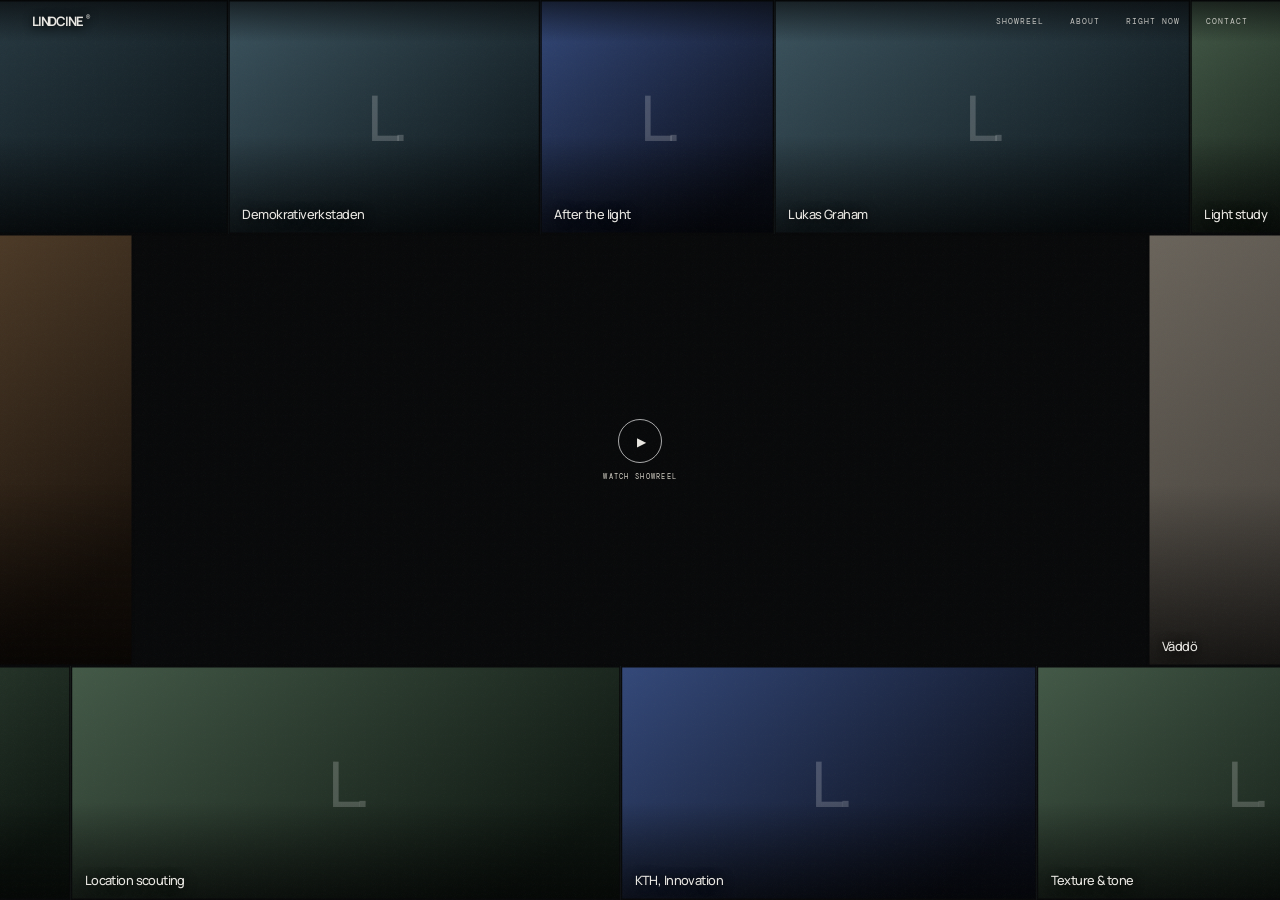
==== commit ca7509be: "Add files via upload" ====
--- a/index.html
+++ b/index.html
@@ -25,6 +25,17 @@
     <div id="worldTrack" class="world-track"></div>
   </main>
   <div class="grain" aria-hidden="true"></div>
+  <div class="project-modal" id="projectModal" aria-hidden="true">
+    <div class="project-modal-backdrop" data-close-project></div>
+    <section class="project-modal-dialog" role="dialog" aria-modal="true" aria-label="Project video player">
+      <button class="project-modal-close" type="button" aria-label="Close video">×</button>
+      <div class="project-modal-frame" id="projectModalFrame"></div>
+      <div class="project-modal-caption">
+        <span id="projectModalTitle"></span>
+        <a id="projectModalLink" href="#" target="_blank" rel="noopener noreferrer">OPEN VIDEO ↗</a>
+      </div>
+    </section>
+  </div>
   <div id="hoverNote" class="hover-note" aria-live="polite"><span></span><p></p></div>
   <script src="script.js"></script>
 </body>
--- a/style.css
+++ b/style.css
@@ -92,3 +92,76 @@
 .tile[style*="--t:3;"] .tile-media{background:linear-gradient(140deg,#445a48,#0f1812 85%)}
 .tile[style*="--t:4;"] .tile-media{background:linear-gradient(140deg,#6b655c,#1a1816 85%)}
 .tile[style*="--t:5;"] .tile-media{background:linear-gradient(140deg,#34497a,#0c101d 85%)}
+
+
+/* V26 — hover notes reveal in changing screen positions. */
+.hover-note{
+  left:auto; right:auto; top:auto; bottom:auto;
+  width:min(330px,34vw);
+  max-width:calc(100vw - 40px);
+  padding:14px 16px 15px;
+  background:linear-gradient(120deg,rgba(8,9,10,.88),rgba(8,9,10,.66));
+  border-left:1px solid rgba(183,161,126,.8);
+  box-shadow:0 12px 38px rgba(0,0,0,.16);
+  backdrop-filter:blur(8px);
+  opacity:0;
+  transform:translate3d(0,10px,0);
+  filter:blur(2px);
+  transition:opacity .48s ease,transform .58s cubic-bezier(.2,.75,.25,1),filter .58s ease;
+}
+.hover-note.visible{opacity:1;transform:translate3d(0,0,0);filter:blur(0)}
+.hover-note[data-position="top-left"]{left:4vw;top:12vh;bottom:auto;right:auto}
+.hover-note[data-position="top-right"]{right:4vw;top:12vh;bottom:auto;left:auto}
+.hover-note[data-position="mid-left"]{left:4vw;top:43vh;bottom:auto;right:auto}
+.hover-note[data-position="mid-right"]{right:4vw;top:43vh;bottom:auto;left:auto}
+.hover-note[data-position="bottom-left"]{left:4vw;bottom:5vh;top:auto;right:auto}
+.hover-note[data-position="bottom-right"]{right:4vw;bottom:5vh;top:auto;left:auto}
+.hover-note span{display:block;margin-bottom:2px}
+.hover-note p{line-height:1.45;letter-spacing:-.015em}
+@media (max-width:700px){
+  .hover-note{width:min(290px,72vw);padding:11px 13px}
+  .hover-note[data-position="top-left"],.hover-note[data-position="mid-left"],.hover-note[data-position="bottom-left"]{left:5vw}
+  .hover-note[data-position="top-right"],.hover-note[data-position="mid-right"],.hover-note[data-position="bottom-right"]{right:5vw}
+}
+@media (prefers-reduced-motion:reduce){
+  .hover-note{transition:opacity .2s ease}
+}
+
+
+/* V27 — public project videos: thumbnail first, muted preview on hover, full player on click. */
+.tile-poster{transition:opacity .32s ease,transform .7s cubic-bezier(.2,.7,.2,1)}
+.tile.is-active .tile-poster{opacity:.08;transform:scale(1.035)}
+.tile-preview-frame{
+  position:absolute;z-index:1;top:50%;left:50%;display:block;
+  border:0;max-width:none;max-height:none;background:#050607;
+  transform:translate(-50%,-50%);opacity:0;
+  transition:opacity .32s ease;pointer-events:none;
+}
+.tile.is-active .tile-preview-frame{opacity:1}
+.tile.is-active .tile-meta{z-index:3}
+.tile-media .placeholder-mark{z-index:0}
+.project-modal{position:fixed;inset:0;z-index:120;display:none;align-items:center;justify-content:center;padding:5vh 4vw}
+.project-modal.open{display:flex}
+.project-modal-backdrop{position:absolute;inset:0;background:rgba(2,3,4,.94);backdrop-filter:blur(18px);opacity:0;animation:projectBackdropIn .35s ease forwards}
+.project-modal-dialog{position:relative;z-index:1;width:min(92vw,1480px);max-height:90svh;display:flex;flex-direction:column;gap:12px;opacity:0;transform:translateY(14px) scale(.985);animation:projectDialogIn .42s cubic-bezier(.2,.75,.25,1) .04s forwards}
+.project-modal-frame{position:relative;width:100%;aspect-ratio:16/9;max-height:80svh;background:#050607;overflow:hidden;box-shadow:0 24px 90px rgba(0,0,0,.38)}
+.project-player-frame{position:absolute;inset:0;width:100%;height:100%;border:0;background:#050607}
+.instagram-player-frame{background:#0b0c0e}
+.project-modal-close{position:absolute;z-index:5;top:-42px;right:0;width:34px;height:34px;border:1px solid rgba(255,255,255,.32);border-radius:50%;background:rgba(8,9,10,.72);font:24px/1 var(--sans);font-weight:300;color:var(--fg);cursor:pointer;display:grid;place-items:center;transition:background .2s,border-color .2s,transform .2s}
+.project-modal-close:hover{background:rgba(183,161,126,.22);border-color:var(--accent);transform:rotate(90deg)}
+.project-modal-caption{display:flex;align-items:center;justify-content:space-between;gap:16px;color:rgba(235,233,226,.8);font:9px var(--mono);letter-spacing:.13em;text-transform:uppercase}
+.project-modal-caption a{color:var(--accent);white-space:nowrap;transition:opacity .2s}
+.project-modal-caption a:hover{opacity:.68}
+body.player-open{overflow:hidden}
+@keyframes projectBackdropIn{to{opacity:1}}
+@keyframes projectDialogIn{to{opacity:1;transform:translateY(0) scale(1)}}
+@media(max-width:700px){
+  .project-modal{padding:7vh 4vw}
+  .project-modal-dialog{width:92vw;gap:10px}
+  .project-modal-close{top:-40px}
+  .project-modal-caption{font-size:8px;letter-spacing:.08em}
+}
+@media(prefers-reduced-motion:reduce){
+  .tile-preview-frame,.tile-poster,.project-modal-backdrop,.project-modal-dialog,.project-modal-close{transition:none;animation:none}
+  .project-modal-backdrop,.project-modal-dialog{opacity:1;transform:none}
+}
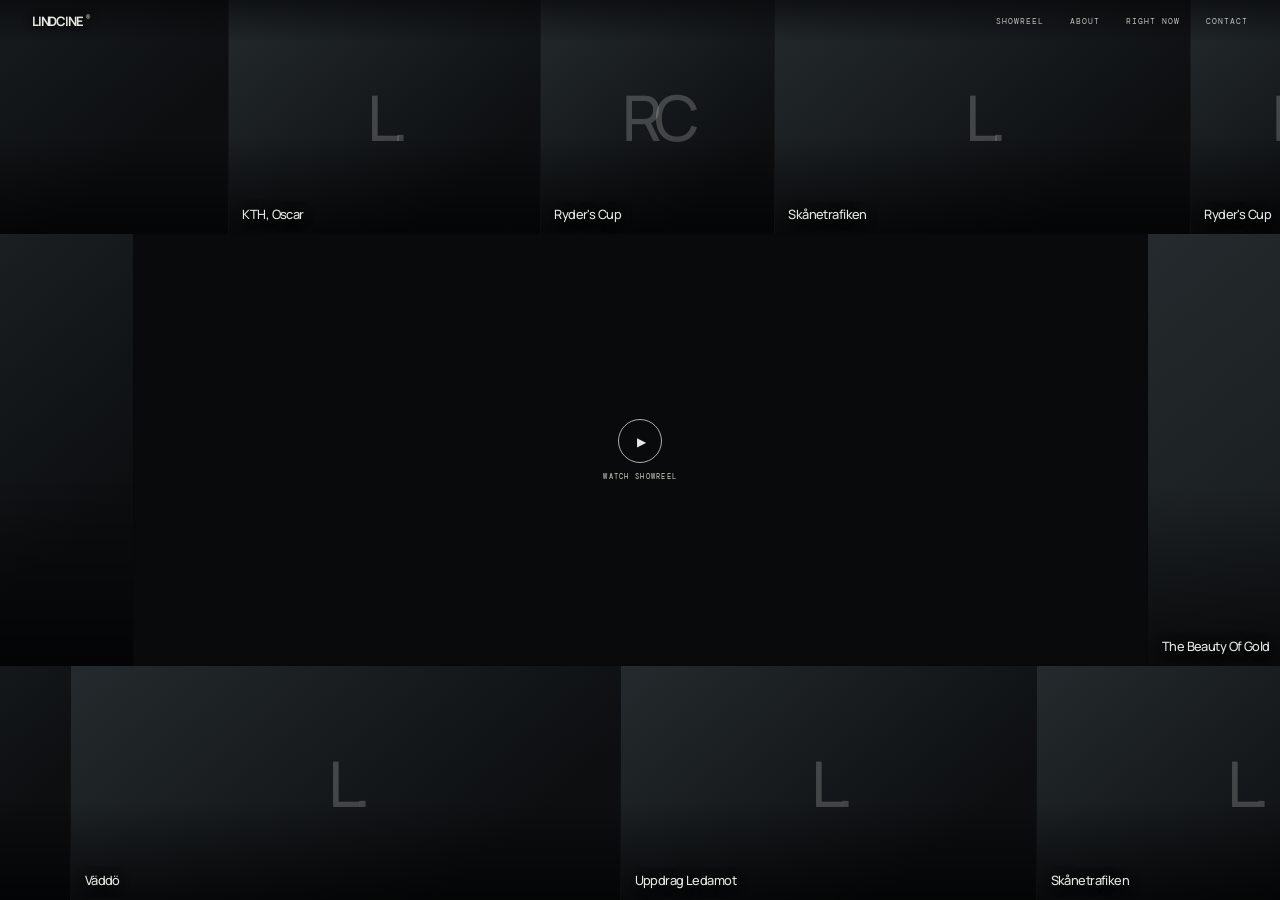
==== commit 95fb2858: "Add files via upload" ====
--- a/index.html
+++ b/index.html
@@ -24,7 +24,6 @@
   <main id="work" class="world-viewport" aria-label="LINDCINE visual portfolio">
     <div id="worldTrack" class="world-track"></div>
   </main>
-  <div class="grain" aria-hidden="true"></div>
   <div class="project-modal" id="projectModal" aria-hidden="true">
     <div class="project-modal-backdrop" data-close-project></div>
     <section class="project-modal-dialog" role="dialog" aria-modal="true" aria-label="Project video player">
--- a/style.css
+++ b/style.css
@@ -19,12 +19,13 @@
 .world-track{display:flex;height:100svh;width:max-content}
 
 /* Tiles: width comes from flex-grow = aspect ratio (set in script.js) */
-.tile{position:relative;height:100%;min-width:0;overflow:hidden;background:#171a1c;isolation:isolate;cursor:pointer;color:var(--fg)}
+.tile{position:relative;height:100%;min-width:0;overflow:hidden;background:#171a1c;isolation:isolate;cursor:pointer;color:var(--fg);box-shadow:inset 0 0 0 1.5px var(--bg)}
 .tile-media{position:absolute;inset:0;overflow:hidden;background:linear-gradient(140deg,#242a2d,#0c0e10 78%)}
 .tile-media::after{content:"";position:absolute;inset:0;pointer-events:none;background:linear-gradient(0deg,rgba(0,0,0,.68),transparent 42%)}
 .tile-media img,.tile-media video{position:absolute;inset:0;width:100%;height:100%;object-fit:cover;transition:transform .7s cubic-bezier(.2,.7,.2,1),opacity .25s}
+.tile-media .tile-poster{object-position:50% 50%;transform:none}
 .tile-media video{opacity:0}
-.tile:hover .tile-media img{transform:scale(1.025)}
+.tile:hover .tile-media img{transform:none}
 .tile.is-active .tile-media video{opacity:1}
 .placeholder-mark{position:absolute;inset:0;display:grid;place-items:center;color:rgba(255,255,255,.105);font-size:clamp(40px,7vh,84px);font-weight:500;letter-spacing:-.12em}
 .tile-meta{position:absolute;z-index:2;left:14px;right:14px;bottom:12px;font-size:clamp(11px,1vw,15px);font-weight:500;letter-spacing:-.045em;line-height:1.2;text-shadow:0 1px 12px #000}
@@ -54,7 +55,6 @@
 .hover-note.visible{opacity:1;transform:none}
 .hover-note span{font:7px var(--mono);letter-spacing:.16em;color:var(--accent)}
 .hover-note p{margin:6px 0 0;font-size:13px}
-.grain{position:fixed;inset:0;z-index:40;pointer-events:none;opacity:.05;background-image:url("data:image/svg+xml,%3Csvg xmlns='http://www.w3.org/2000/svg' width='160' height='160'%3E%3Cfilter id='n'%3E%3CfeTurbulence baseFrequency='.9'/%3E%3C/filter%3E%3Crect width='160' height='160' filter='url(%23n)'/%3E%3C/svg%3E")}
 
 /* Placeholder tones: varied so the wall reads as a mosaic until real stills are added */
 .placeholder-mark{color:rgba(255,255,255,.2)}
@@ -64,7 +64,7 @@
 /* v3: continuous rows, 2- or 3-row middle layer, 3px gutters, ragged info holes */
 .world-run{display:flex;flex-direction:column;flex:0 0 var(--T);width:var(--T);height:100svh}
 .mrow{display:flex;flex:0 0 var(--h,25svh);height:var(--h,25svh);width:100%}
-.tile::after{content:"";position:absolute;inset:0;z-index:7;pointer-events:none;box-shadow:inset 0 0 0 1.5px var(--bg)}
+/* Tile separators use an inset shadow; no texture overlays are applied. */
 
 /* v4: layers of block trees, stair-stepped info holes, hover dimming */
 :root{--T:2400svh;--R:112.8svh}
@@ -130,7 +130,7 @@
 
 /* V27 — public project videos: thumbnail first, muted preview on hover, full player on click. */
 .tile-poster{transition:opacity .32s ease,transform .7s cubic-bezier(.2,.7,.2,1)}
-.tile.is-active .tile-poster{opacity:.08;transform:scale(1.035)}
+.tile.is-active .tile-poster{opacity:.08;transform:none}
 .tile-preview-frame{
   position:absolute;z-index:1;top:50%;left:50%;display:block;
   border:0;max-width:none;max-height:none;background:#050607;
